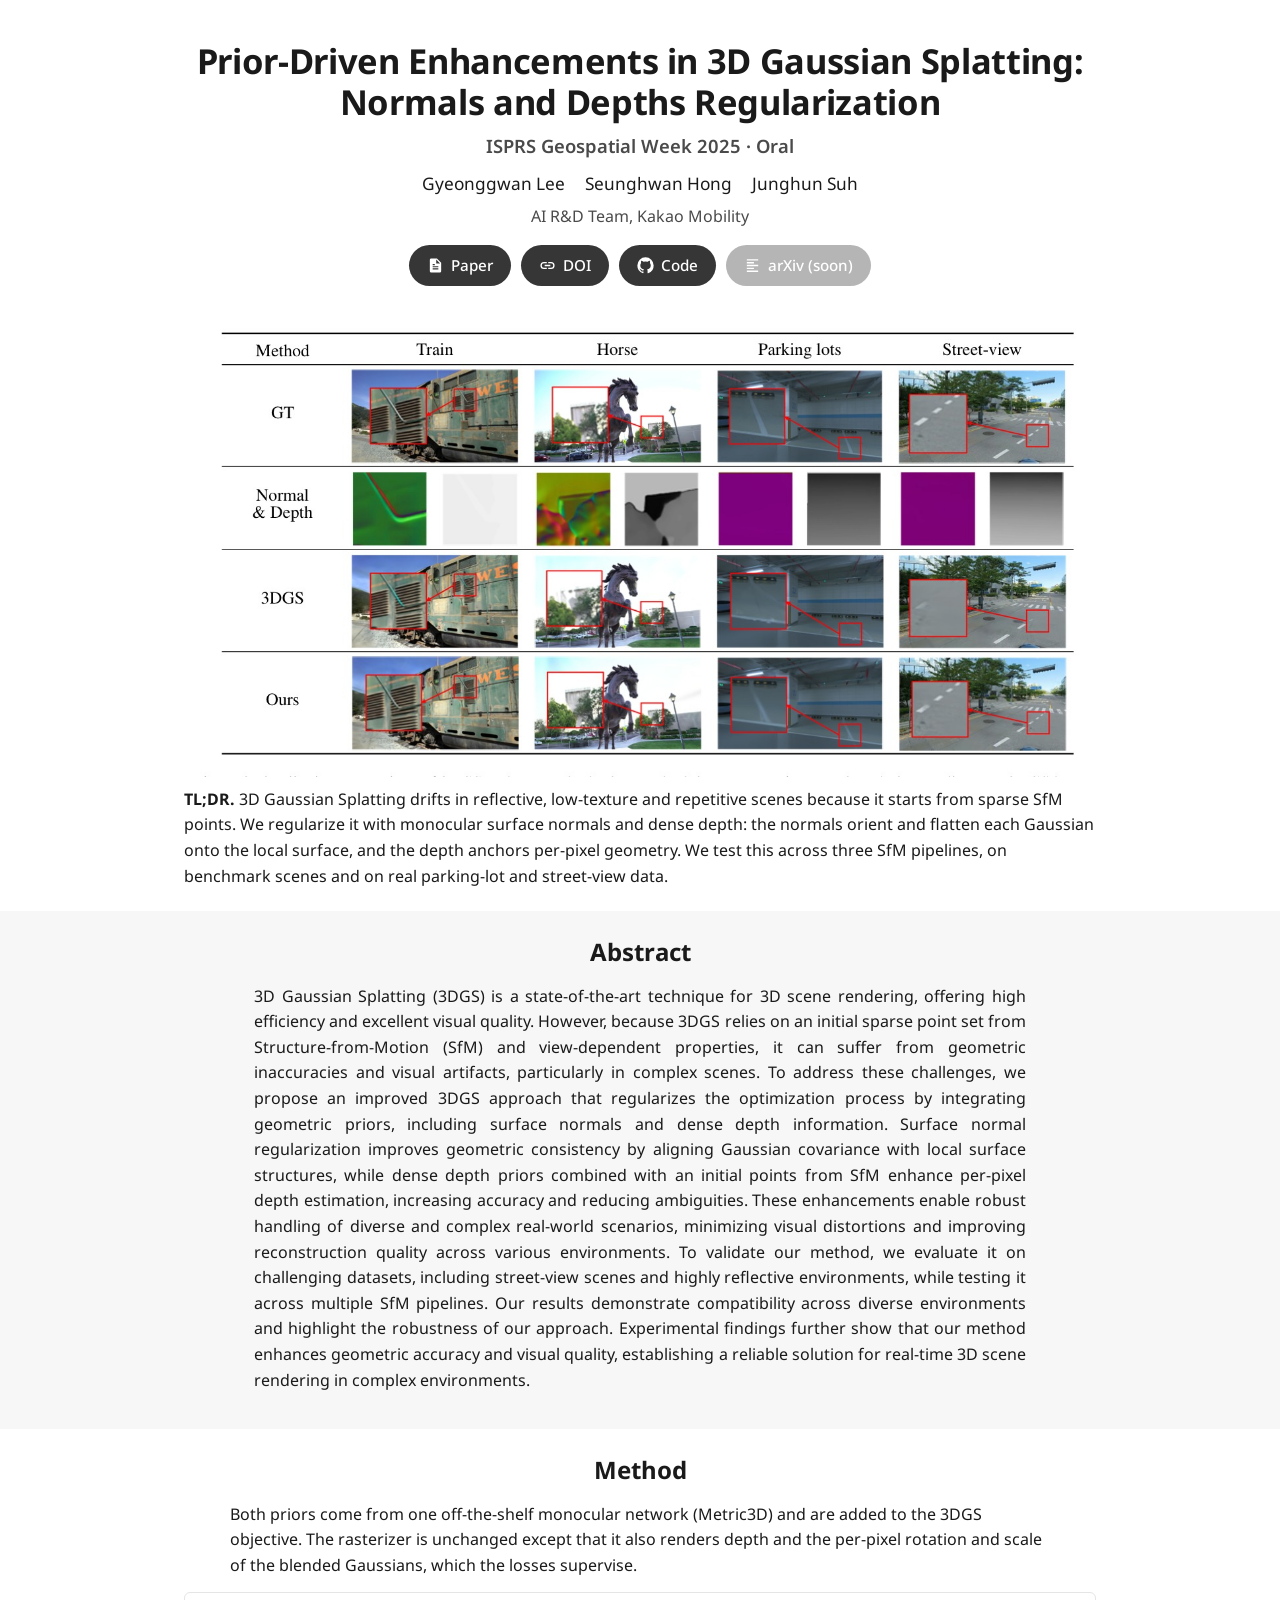
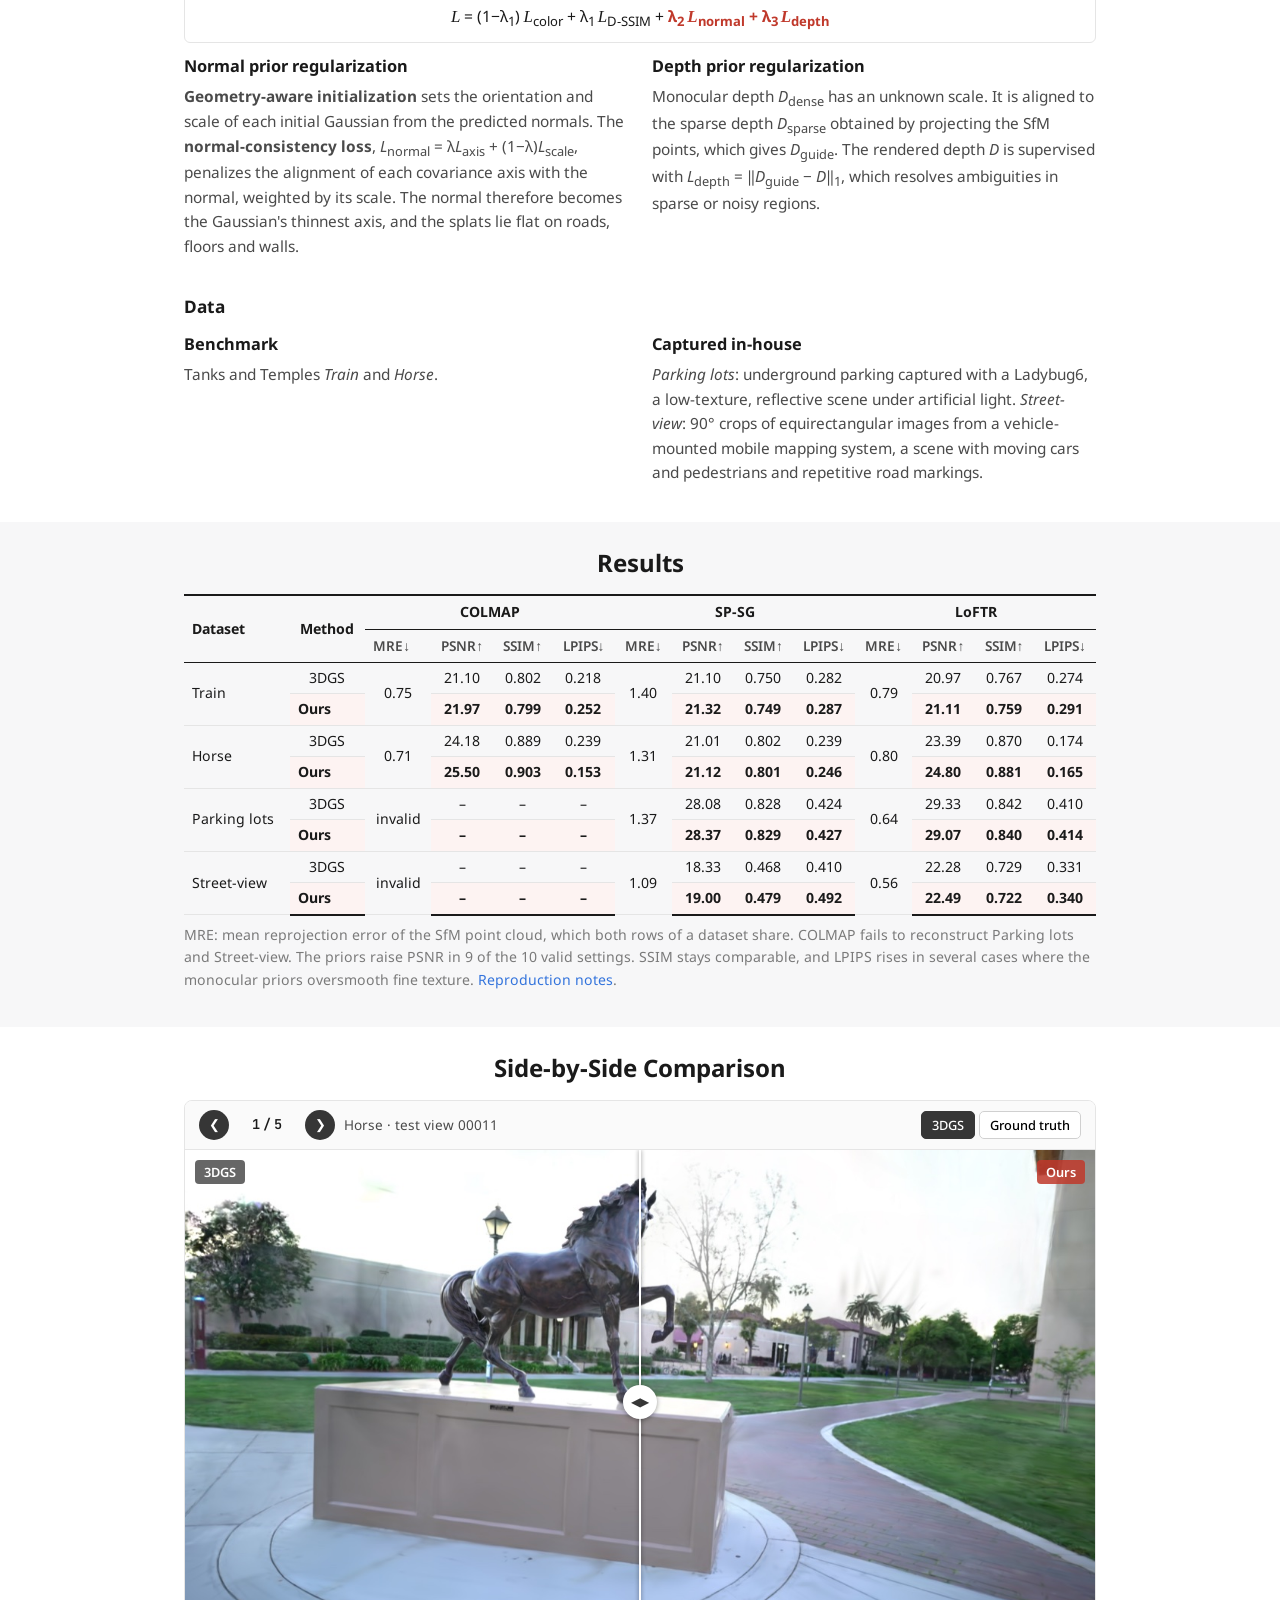
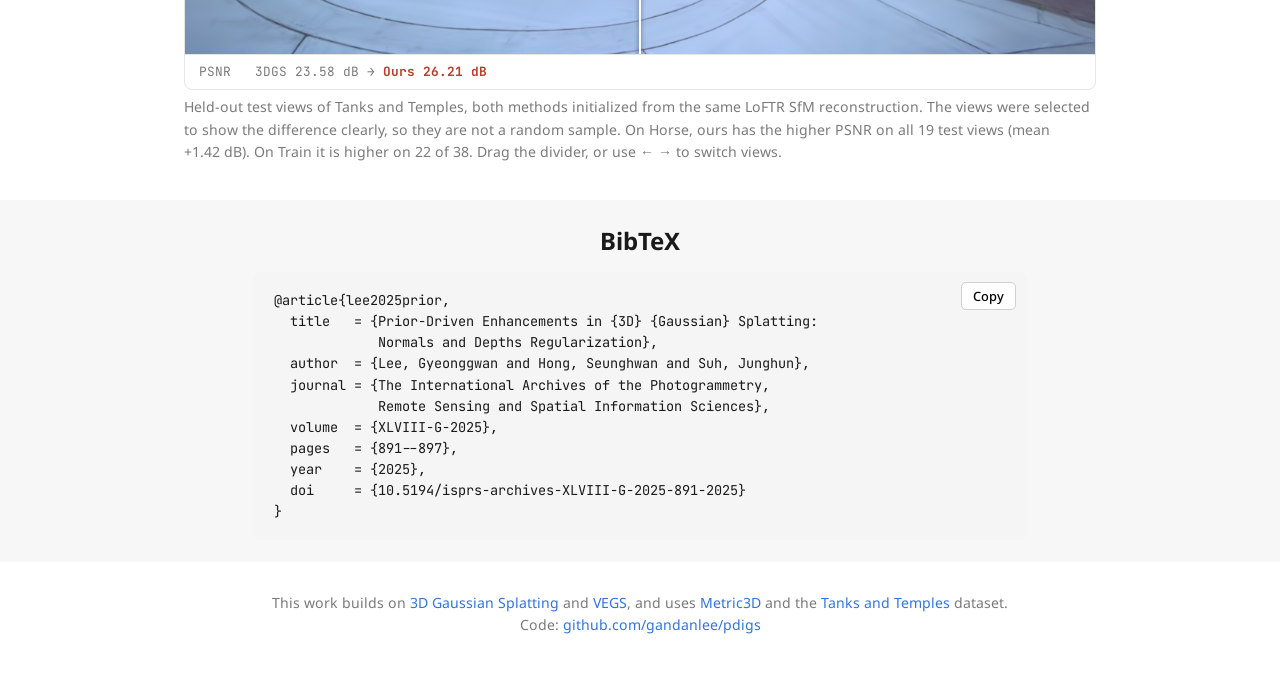
==== docs/index.html @ 4367f8fc "Project page, served by GitHub Pages from docs/ Co-Authored-By: Claude Opus 5.5 <noreply@anthropic.c" ====
<!DOCTYPE html>
<html lang="en">
<head>
  <meta charset="UTF-8">
  <meta name="viewport" content="width=device-width, initial-scale=1.0">
  <meta name="description" content="Prior-Driven Enhancements in 3D Gaussian Splatting: Normals and Depths Regularization. ISPRS Geospatial Week 2025.">
  <meta name="keywords" content="3D Gaussian Splatting, normal prior, depth prior, structure from motion, neural rendering, ISPRS 2025">
  <meta property="og:title" content="Prior-Driven Enhancements in 3D Gaussian Splatting: Normals and Depths Regularization">
  <meta property="og:description" content="ISPRS Geospatial Week 2025 (Oral)">
  <meta property="og:image" content="https://gandanlee.github.io/pdigs/static/images/qualitative.jpg">
  <meta property="og:url" content="https://gandanlee.github.io/pdigs/">
  <meta name="twitter:card" content="summary_large_image">
  <title>Prior-Driven Enhancements in 3D Gaussian Splatting</title>

  <link rel="preconnect" href="https://fonts.googleapis.com">
  <link rel="preconnect" href="https://fonts.gstatic.com" crossorigin>
  <link href="https://fonts.googleapis.com/css2?family=Google+Sans:wght@400;500;700&family=Noto+Sans:wght@400;500;600;700&family=JetBrains+Mono:wght@400;600&display=swap" rel="stylesheet">
  <link rel="stylesheet" href="static/css/page.css">
  <link rel="icon" href="data:image/svg+xml,%3Csvg xmlns='http://www.w3.org/2000/svg' viewBox='0 0 100 100'%3E%3Cellipse cx='50' cy='50' rx='40' ry='18' transform='rotate(-30 50 50)' fill='none' stroke='%23363636' stroke-width='7'/%3E%3Cline x1='50' y1='50' x2='70' y2='16' stroke='%23c0392b' stroke-width='7' stroke-linecap='round'/%3E%3C/svg%3E">
</head>

<body>

<header class="hero">
  <div class="container">
    <h1 class="title">Prior-Driven Enhancements in 3D Gaussian Splatting:<br>Normals and Depths Regularization</h1>
    <p class="venue">ISPRS Geospatial Week 2025 &middot; Oral</p>
    <p class="authors">
      <span>Gyeonggwan Lee</span>
      <span>Seunghwan Hong</span>
      <span>Junghun Suh</span>
    </p>
    <p class="affils"><span>AI R&amp;D Team, Kakao Mobility</span></p>

    <div class="buttons">
      <a class="button" href="static/paper/PDIGS_ISPRS2025.pdf">
        <svg viewBox="0 0 24 24"><path d="M14 2H6a2 2 0 0 0-2 2v16a2 2 0 0 0 2 2h12a2 2 0 0 0 2-2V8zm-1 7V3.5L18.5 9zM8 13h8v1.5H8zm0 3h8v1.5H8zm0-6h3v1.5H8z"/></svg>Paper</a>
      <a class="button" href="https://doi.org/10.5194/isprs-archives-XLVIII-G-2025-891-2025">
        <svg viewBox="0 0 24 24"><path d="M3.9 12a3.1 3.1 0 0 1 3.1-3.1h4V7H7a5 5 0 0 0 0 10h4v-1.9H7A3.1 3.1 0 0 1 3.9 12zM8 13h8v-2H8zm9-6h-4v1.9h4a3.1 3.1 0 0 1 0 6.2h-4V17h4a5 5 0 0 0 0-10z"/></svg>DOI</a>
      <a class="button" href="https://github.com/gandanlee/pdigs">
        <svg viewBox="0 0 24 24"><path d="M12 .5A11.5 11.5 0 0 0 .5 12a11.5 11.5 0 0 0 7.86 10.92c.58.1.79-.25.79-.56v-2c-3.2.7-3.87-1.37-3.87-1.37-.53-1.33-1.28-1.69-1.28-1.69-1.05-.72.08-.7.08-.7 1.16.08 1.77 1.19 1.77 1.19 1.03 1.77 2.7 1.26 3.36.96.1-.75.4-1.26.73-1.55-2.55-.29-5.24-1.28-5.24-5.68 0-1.26.45-2.28 1.19-3.09-.12-.29-.52-1.46.11-3.04 0 0 .97-.31 3.17 1.18a11 11 0 0 1 5.77 0c2.2-1.49 3.17-1.18 3.17-1.18.63 1.58.23 2.75.11 3.04.74.81 1.19 1.83 1.19 3.09 0 4.41-2.69 5.38-5.26 5.67.41.36.78 1.06.78 2.14v3.17c0 .31.21.67.8.56A11.5 11.5 0 0 0 23.5 12 11.5 11.5 0 0 0 12 .5z"/></svg>Code</a>
      <span class="button disabled">
        <svg viewBox="0 0 24 24"><path d="M4 3h16v2H4zm0 4h10v2H4zm0 4h16v2H4zm0 4h10v2H4zm0 4h16v2H4z"/></svg>arXiv (soon)</span>
    </div>
  </div>
</header>

<section class="teaser">
  <div class="container">
    <figure>
      <img src="static/images/qualitative.jpg" alt="Qualitative comparison of 3DGS and ours on Train, Horse, Parking lots and Street-view">
      <figcaption><b>TL;DR.</b> 3D Gaussian Splatting drifts in reflective, low-texture and repetitive scenes because
        it starts from sparse SfM points. We regularize it with monocular surface normals and dense depth: the normals
        orient and flatten each Gaussian onto the local surface, and the depth anchors per-pixel geometry. We test
        this across three SfM pipelines, on benchmark scenes and on real parking-lot and street-view data.</figcaption>
    </figure>
  </div>
</section>

<section class="alt">
  <div class="container narrow abstract">
    <h2>Abstract</h2>
    <p>3D Gaussian Splatting (3DGS) is a state-of-the-art technique for 3D scene rendering, offering high efficiency
      and excellent visual quality. However, because 3DGS relies on an initial sparse point set from
      Structure-from-Motion (SfM) and view-dependent properties, it can suffer from geometric inaccuracies and visual
      artifacts, particularly in complex scenes. To address these challenges, we propose an improved 3DGS approach
      that regularizes the optimization process by integrating geometric priors, including surface normals and dense
      depth information. Surface normal regularization improves geometric consistency by aligning Gaussian covariance
      with local surface structures, while dense depth priors combined with an initial points from SfM enhance
      per-pixel depth estimation, increasing accuracy and reducing ambiguities. These enhancements enable robust
      handling of diverse and complex real-world scenarios, minimizing visual distortions and improving
      reconstruction quality across various environments. To validate our method, we evaluate it on challenging
      datasets, including street-view scenes and highly reflective environments, while testing it across multiple
      SfM pipelines. Our results demonstrate compatibility across diverse environments and highlight the robustness
      of our approach. Experimental findings further show that our method enhances geometric accuracy and visual
      quality, establishing a reliable solution for real-time 3D scene rendering in complex environments.</p>
  </div>
</section>

<section>
  <div class="container">
    <h2>Method</h2>
    <div class="narrow" style="margin:0 auto">
      <p>Both priors come from one off-the-shelf monocular network (Metric3D) and are added to the 3DGS
        objective. The rasterizer is unchanged except that it also renders depth and the per-pixel rotation and
        scale of the blended Gaussians, which the losses supervise.</p>
    </div>
    <div class="eq"><i>L</i> = (1&minus;&lambda;<sub>1</sub>)&thinsp;<i>L</i><sub>color</sub> + &lambda;<sub>1</sub>&thinsp;<i>L</i><sub>D-SSIM</sub> + <b>&lambda;<sub>2</sub>&thinsp;<i>L</i><sub>normal</sub> + &lambda;<sub>3</sub>&thinsp;<i>L</i><sub>depth</sub></b></div>

    <div class="two-col">
      <div>
        <h4>Normal prior regularization</h4>
        <p><b>Geometry-aware initialization</b> sets the orientation and scale of each initial Gaussian from the
          predicted normals. The <b>normal-consistency loss</b>, <i>L</i><sub>normal</sub> =
          &lambda;<i>L</i><sub>axis</sub> + (1&minus;&lambda;)<i>L</i><sub>scale</sub>, penalizes the alignment of
          each covariance axis with the normal, weighted by its scale. The normal therefore becomes the Gaussian's
          thinnest axis, and the splats lie flat on roads, floors and walls.</p>
      </div>
      <div>
        <h4>Depth prior regularization</h4>
        <p>Monocular depth <i>D</i><sub>dense</sub> has an unknown scale. It is aligned to the sparse depth
          <i>D</i><sub>sparse</sub> obtained by projecting the SfM points, which gives <i>D</i><sub>guide</sub>. The
          rendered depth <i>D</i> is supervised with <i>L</i><sub>depth</sub> =
          &Vert;<i>D</i><sub>guide</sub> &minus; <i>D</i>&Vert;<sub>1</sub>, which resolves ambiguities in sparse
          or noisy regions.</p>
      </div>
    </div>

    <h3>Data</h3>
    <div class="two-col">
      <div>
        <h4>Benchmark</h4>
        <p>Tanks and Temples <i>Train</i> and <i>Horse</i>.</p>
      </div>
      <div>
        <h4>Captured in-house</h4>
        <p><i>Parking lots</i>: underground parking captured with a Ladybug6, a low-texture, reflective scene under
          artificial light. <i>Street-view</i>: 90&deg; crops of equirectangular images from a vehicle-mounted mobile
          mapping system, a scene with moving cars and pedestrians and repetitive road markings.</p>
      </div>
    </div>
  </div>
</section>

<section class="alt">
  <div class="container">
    <h2>Results</h2>
    <div class="table-wrap">
      <table>
        <thead>
          <tr><th rowspan="2">Dataset</th><th rowspan="2">Method</th><th colspan="4">COLMAP</th><th colspan="4">SP-SG</th><th colspan="4">LoFTR</th></tr>
          <tr><th>MRE&darr;</th><th>PSNR&uarr;</th><th>SSIM&uarr;</th><th>LPIPS&darr;</th><th>MRE&darr;</th><th>PSNR&uarr;</th><th>SSIM&uarr;</th><th>LPIPS&darr;</th><th>MRE&darr;</th><th>PSNR&uarr;</th><th>SSIM&uarr;</th><th>LPIPS&darr;</th></tr>
        </thead>
        <tbody>
          <tr><td rowspan="2">Train</td><td>3DGS</td><td rowspan="2">0.75</td><td>21.10</td><td>0.802</td><td>0.218</td><td rowspan="2">1.40</td><td>21.10</td><td>0.750</td><td>0.282</td><td rowspan="2">0.79</td><td>20.97</td><td>0.767</td><td>0.274</td></tr>
          <tr class="ours"><td>Ours</td><td>21.97</td><td>0.799</td><td>0.252</td><td>21.32</td><td>0.749</td><td>0.287</td><td>21.11</td><td>0.759</td><td>0.291</td></tr>
          <tr><td rowspan="2">Horse</td><td>3DGS</td><td rowspan="2">0.71</td><td>24.18</td><td>0.889</td><td>0.239</td><td rowspan="2">1.31</td><td>21.01</td><td>0.802</td><td>0.239</td><td rowspan="2">0.80</td><td>23.39</td><td>0.870</td><td>0.174</td></tr>
          <tr class="ours"><td>Ours</td><td>25.50</td><td>0.903</td><td>0.153</td><td>21.12</td><td>0.801</td><td>0.246</td><td>24.80</td><td>0.881</td><td>0.165</td></tr>
          <tr><td rowspan="2">Parking lots</td><td>3DGS</td><td rowspan="2">invalid</td><td>&ndash;</td><td>&ndash;</td><td>&ndash;</td><td rowspan="2">1.37</td><td>28.08</td><td>0.828</td><td>0.424</td><td rowspan="2">0.64</td><td>29.33</td><td>0.842</td><td>0.410</td></tr>
          <tr class="ours"><td>Ours</td><td>&ndash;</td><td>&ndash;</td><td>&ndash;</td><td>28.37</td><td>0.829</td><td>0.427</td><td>29.07</td><td>0.840</td><td>0.414</td></tr>
          <tr><td rowspan="2">Street-view</td><td>3DGS</td><td rowspan="2">invalid</td><td>&ndash;</td><td>&ndash;</td><td>&ndash;</td><td rowspan="2">1.09</td><td>18.33</td><td>0.468</td><td>0.410</td><td rowspan="2">0.56</td><td>22.28</td><td>0.729</td><td>0.331</td></tr>
          <tr class="ours"><td>Ours</td><td>&ndash;</td><td>&ndash;</td><td>&ndash;</td><td>19.00</td><td>0.479</td><td>0.492</td><td>22.49</td><td>0.722</td><td>0.340</td></tr>
        </tbody>
      </table>
    </div>
    <p class="note">MRE: mean reprojection error of the SfM point cloud, which both rows of a dataset share. COLMAP fails to reconstruct
      Parking lots and Street-view. The priors raise PSNR in 9 of the 10 valid settings. SSIM stays comparable, and LPIPS
      rises in several cases where the monocular priors oversmooth fine texture.
      <a href="https://github.com/gandanlee/pdigs/blob/main/docs/REPRODUCE.md">Reproduction notes</a>.</p>
  </div>
</section>

<section id="gallery">
  <div class="container">
    <h2>Side-by-Side Comparison</h2>
    <div class="cmp-wrap">
      <div class="cmp-bar">
        <button class="cmp-nav" id="cmpPrev" type="button" aria-label="Previous view">&#10094;</button>
        <span class="cmp-counter" id="cmpCounter">&ndash;&thinsp;/&thinsp;&ndash;</span>
        <button class="cmp-nav" id="cmpNext" type="button" aria-label="Next view">&#10095;</button>
        <span class="cmp-scene" id="cmpScene"></span>
        <div class="cmp-left" role="group" aria-label="Left image">
          <button type="button" data-left="3dgs" class="on">3DGS</button>
          <button type="button" data-left="gt">Ground truth</button>
        </div>
      </div>
      <div class="cmp" id="cmp">
        <img id="cmpBottom" alt="">
        <img id="cmpTop" class="cmp-top" alt="">
        <div class="cmp-line"></div>
        <div class="cmp-knob">&#9664;&#9654;</div>
        <span class="cmp-tag l" id="cmpTagL">3DGS</span>
        <span class="cmp-tag r">Ours</span>
      </div>
      <div class="cmp-psnr" id="cmpPsnr">&nbsp;</div>
    </div>
    <p class="note">Held-out test views of Tanks and Temples, both methods initialized from the same LoFTR SfM
      reconstruction. The views were selected to show the difference clearly, so they are not a random sample. On
      Horse, ours has the higher PSNR on all 19 test views (mean +1.42&nbsp;dB). On Train it is higher on 22 of 38. Drag
      the divider, or use &larr; &rarr; to switch views.</p>
  </div>
</section>

<section class="alt" id="bibtex">
  <div class="container narrow">
    <h2>BibTeX</h2>
    <div class="bibtex">
      <button class="copy-btn" id="copyBib" type="button">Copy</button>
<pre id="bibText">@article{lee2025prior,
  title   = {Prior-Driven Enhancements in {3D} {Gaussian} Splatting:
             Normals and Depths Regularization},
  author  = {Lee, Gyeonggwan and Hong, Seunghwan and Suh, Junghun},
  journal = {The International Archives of the Photogrammetry,
             Remote Sensing and Spatial Information Sciences},
  volume  = {XLVIII-G-2025},
  pages   = {891--897},
  year    = {2025},
  doi     = {10.5194/isprs-archives-XLVIII-G-2025-891-2025}
}</pre>
    </div>
  </div>
</section>

<footer>
  <div class="container">
    <p>This work builds on <a href="https://github.com/graphdeco-inria/gaussian-splatting">3D Gaussian Splatting</a> and
      <a href="https://github.com/deepshwang/vegs">VEGS</a>, and uses <a href="https://github.com/YvanYin/Metric3D">Metric3D</a>
      and the <a href="https://www.tanksandtemples.org/">Tanks and Temples</a> dataset.<br>
      Code: <a href="https://github.com/gandanlee/pdigs">github.com/gandanlee/pdigs</a></p>
  </div>
</footer>

<div class="lightbox" id="lightbox"><img src="" alt=""></div>

<script>
  (function () {
    var btn = document.getElementById('copyBib');
    btn.addEventListener('click', function () {
      var t = document.getElementById('bibText').textContent;
      (navigator.clipboard ? navigator.clipboard.writeText(t) : Promise.reject()).then(function () {
        btn.textContent = 'Copied'; setTimeout(function () { btn.textContent = 'Copy'; }, 1500);
      }).catch(function () {});
    });
    var lb = document.getElementById('lightbox'), lbImg = lb.querySelector('img');
    document.querySelectorAll('figure img').forEach(function (im) {
      im.addEventListener('click', function () { lbImg.src = im.src; lb.classList.add('open'); });
    });
    lb.addEventListener('click', function () { lb.classList.remove('open'); });
    document.addEventListener('keydown', function (e) { if (e.key === 'Escape') lb.classList.remove('open'); });

    // Comparison slider. PSNR per view from the models' per_view.json (LoFTR SfM).
    var views = [
      { scene: 'Horse', id: '00011', base: 23.58, ours: 26.21 },
      { scene: 'Horse', id: '00004', base: 24.72, ours: 27.10 },
      { scene: 'Horse', id: '00010', base: 22.05, ours: 24.42 },
      { scene: 'Train', id: '00017', base: 19.42, ours: 21.99 },
      { scene: 'Train', id: '00010', base: 20.63, ours: 22.73 }
    ];
    var i = 0, left = '3dgs';
    var cmp = document.getElementById('cmp'), top = document.getElementById('cmpTop'), bottom = document.getElementById('cmpBottom');
    function src(v, k) { return 'static/gallery/' + v.scene + '_' + v.id + '_' + k + '.jpg'; }
    function show() {
      var v = views[i];
      top.src = src(v, left); bottom.src = src(v, 'ours');
      top.alt = (left === 'gt' ? 'Ground truth' : '3DGS') + ', ' + v.scene + ' view ' + v.id;
      bottom.alt = 'Ours, ' + v.scene + ' view ' + v.id;
      document.getElementById('cmpTagL').textContent = left === 'gt' ? 'Ground truth' : '3DGS';
      document.getElementById('cmpCounter').textContent = (i + 1) + ' / ' + views.length;
      document.getElementById('cmpScene').textContent = v.scene + ' · test view ' + v.id;
      document.getElementById('cmpPsnr').innerHTML = 'PSNR &nbsp; 3DGS ' + v.base.toFixed(2) + ' dB &rarr; <b>Ours ' + v.ours.toFixed(2) + ' dB</b>';
      views.forEach(function (w) { ['gt', '3dgs', 'ours'].forEach(function (k) { new Image().src = src(w, k); }); });
    }
    function step(d) { i = (i + d + views.length) % views.length; show(); }
    document.getElementById('cmpPrev').addEventListener('click', function () { step(-1); });
    document.getElementById('cmpNext').addEventListener('click', function () { step(1); });
    document.addEventListener('keydown', function (e) {
      if (e.key === 'ArrowLeft') step(-1);
      if (e.key === 'ArrowRight') step(1);
    });
    document.querySelectorAll('.cmp-left button').forEach(function (b) {
      b.addEventListener('click', function () {
        left = b.dataset.left;
        document.querySelectorAll('.cmp-left button').forEach(function (o) { o.classList.toggle('on', o === b); });
        show();
      });
    });
    function drag(e) {
      var r = cmp.getBoundingClientRect();
      var x = Math.min(Math.max((e.clientX - r.left) / r.width, 0), 1);
      cmp.style.setProperty('--x', (x * 100) + '%');
    }
    cmp.addEventListener('pointerdown', function (e) { cmp.setPointerCapture(e.pointerId); drag(e); });
    cmp.addEventListener('pointermove', function (e) { if (e.buttons) drag(e); });
    show();
  })();
</script>
</body>
</html>
---- docs/static/css/page.css ----
/* Prior-driven 3DGS project page — conventional academic layout */
:root {
  --ink: #1a1a1a;
  --ink-soft: #4a4a4a;
  --ink-faint: #7a7a7a;
  --line: #e5e5e5;
  --bg-alt: #f7f7f8;
  --link: #3273dc;
  --ours: #c0392b;
  --max: 960px;
}

* { box-sizing: border-box; }
html { scroll-behavior: smooth; }
body {
  margin: 0;
  font-family: "Noto Sans", -apple-system, BlinkMacSystemFont, "Segoe UI", Roboto, Helvetica, Arial, sans-serif;
  font-size: 16px;
  line-height: 1.6;
  color: var(--ink);
  background: #fff;
  -webkit-font-smoothing: antialiased;
}
a { color: var(--link); text-decoration: none; }
a:hover { text-decoration: underline; }

.container { max-width: var(--max); margin: 0 auto; padding: 0 24px; }
.narrow { max-width: 820px; }

/* ---------- header ---------- */
.hero { text-align: center; padding: 40px 0 10px; }
.title {
  font-family: "Google Sans", "Noto Sans", sans-serif;
  font-size: 2.15rem; line-height: 1.2; font-weight: 700;
  margin: 0 auto; max-width: 900px; letter-spacing: -.01em;
}
.venue {
  margin: 8px 0 0; font-size: 1.15rem; font-weight: 600; color: var(--ink-soft);
}
.authors { margin: 10px 0 0; font-size: 1.08rem; }
.authors span { white-space: nowrap; margin: 0 .45em; }
.authors sup, .affils sup { font-size: .68em; }
.affils { margin: 6px 0 0; color: var(--ink-soft); font-size: 1rem; }
.affils span { margin: 0 .6em; white-space: nowrap; }

.buttons { margin: 16px 0 0; display: flex; flex-wrap: wrap; justify-content: center; gap: 10px; }
.button {
  display: inline-flex; align-items: center; gap: 7px;
  padding: 8px 18px; border-radius: 999px;
  background: #363636; color: #fff; font-size: .95rem; font-weight: 500;
}
.button:hover { background: #1f1f1f; text-decoration: none; }
.button svg { width: 17px; height: 17px; fill: currentColor; }
.button.disabled { background: #b5b5b5; cursor: default; }

/* ---------- sections ---------- */
section { padding: 22px 0; }
section.alt { background: var(--bg-alt); }
h2 {
  font-family: "Google Sans", "Noto Sans", sans-serif;
  font-size: 1.5rem; font-weight: 700; text-align: center; margin: 0 0 12px;
}
h3 { font-size: 1.08rem; font-weight: 700; margin: 20px 0 8px; }
p { margin: 0 0 14px; }
.abstract p { text-align: justify; }

figure { margin: 0; }
figure img {
  display: block; width: 100%; height: auto; border-radius: 6px;
  cursor: zoom-in;
}
figcaption { margin-top: 10px; color: var(--ink-soft); font-size: .93rem; text-align: center; }
.teaser figcaption { text-align: left; font-size: 1rem; color: var(--ink); }
.teaser figcaption b { font-weight: 700; }

.two-col { display: grid; grid-template-columns: 1fr 1fr; gap: 24px; margin-top: 10px; }
.two-col h4 { margin: 0 0 6px; font-size: 1.02rem; }
.two-col p { font-size: .96rem; color: var(--ink-soft); }

/* ---------- tables ---------- */
.table-wrap { overflow-x: auto; margin: 6px 0 8px; }
table { width: 100%; border-collapse: collapse; font-size: .88rem; }
thead th {
  font-weight: 700; text-align: center; padding: 5px 8px;
  border-top: 2px solid var(--ink); border-bottom: 1px solid var(--ink);
}
thead tr + tr th { border-top: 0; font-weight: 600; font-size: .85rem; color: var(--ink-soft); }
tbody td { text-align: center; padding: 4px 8px; border-bottom: 1px solid var(--line); }
tbody tr:last-child td { border-bottom: 2px solid var(--ink); }
th:first-child, td:first-child { text-align: left; }
td .m { color: var(--ink-faint); font-size: .85em; }
tr.ours td { font-weight: 700; background: #fdf3f2; }
.note { font-size: .88rem; color: var(--ink-faint); margin-top: 6px; }

/* ---------- bibtex ---------- */
.bibtex { position: relative; }
.bibtex pre {
  margin: 0; padding: 18px 20px; background: #f5f5f5; border-radius: 6px;
  font-family: "JetBrains Mono", Menlo, Consolas, monospace; font-size: .85rem;
  line-height: 1.55; overflow-x: auto; white-space: pre;
}
.copy-btn {
  position: absolute; top: 10px; right: 10px;
  font: 500 .8rem "Noto Sans", sans-serif; padding: 4px 11px;
  border: 1px solid #d0d0d0; border-radius: 5px; background: #fff; cursor: pointer;
}
.copy-btn:hover { background: #eee; }

footer { padding: 30px 0 44px; text-align: center; color: var(--ink-faint); font-size: .88rem; }
/* ---------- lightbox ---------- */
.lightbox {
  position: fixed; inset: 0; z-index: 100; background: rgba(0,0,0,.88);
  display: none; align-items: center; justify-content: center; padding: 32px; cursor: zoom-out;
}
.lightbox.open { display: flex; }
.lightbox img { max-width: 100%; max-height: 100%; border-radius: 6px; background: #fff; }

@media (max-width: 760px) {
  body { font-size: 16px; }
  .title { font-size: 1.75rem; }
  .two-col { grid-template-columns: 1fr; gap: 8px; }
}

/* ---------- method cards ---------- */
.eq {
  margin: 10px 0 4px; padding: 10px 14px; background: #fff; border: 1px solid var(--line);
  border-radius: 6px; text-align: center; font-size: .98rem; overflow-x: auto;
}
.eq i { font-family: "Times New Roman", Times, serif; font-size: 1.08em; }
.eq b { color: var(--ours); }

/* ---------- comparison slider ---------- */
.cmp-wrap { border: 1px solid var(--line); border-radius: 8px; overflow: hidden; background: #fff; }
.cmp-bar {
  display: flex; align-items: center; gap: 9px; padding: 9px 14px; flex-wrap: wrap;
  border-bottom: 1px solid var(--line); background: #fafafa;
}
.cmp-nav {
  width: 30px; height: 30px; flex: none; display: flex; align-items: center; justify-content: center;
  font-size: .8rem; color: #fff; background: #363636; border: 0; border-radius: 50%; cursor: pointer;
}
.cmp-nav:hover { background: #1f1f1f; }
.cmp-counter { font-family: "JetBrains Mono", monospace; font-size: .85rem; font-weight: 600; min-width: 58px; text-align: center; }
.cmp-scene { font-size: .85rem; color: var(--ink-soft); }
.cmp-left { margin-left: auto; display: flex; gap: 4px; }
.cmp-left button {
  font: 500 .8rem "Noto Sans", sans-serif; padding: 4px 10px; cursor: pointer;
  border: 1px solid #d0d0d0; border-radius: 5px; background: #fff;
}
.cmp-left button.on { background: #363636; color: #fff; border-color: #363636; }
.cmp {
  position: relative; width: 100%; aspect-ratio: 1200 / 665; background: #1f2333;
  user-select: none; touch-action: none; cursor: ew-resize; overflow: hidden;
}
.cmp img { position: absolute; inset: 0; width: 100%; height: 100%; object-fit: cover; display: block; pointer-events: none; }
.cmp .cmp-top { clip-path: inset(0 calc(100% - var(--x, 50%)) 0 0); }
.cmp-line { position: absolute; top: 0; bottom: 0; left: var(--x, 50%); width: 2px; margin-left: -1px; background: #fff; box-shadow: 0 0 4px rgba(0,0,0,.5); }
.cmp-knob {
  position: absolute; top: 50%; left: var(--x, 50%); width: 34px; height: 34px; margin: -17px 0 0 -17px;
  border-radius: 50%; background: #fff; box-shadow: 0 1px 5px rgba(0,0,0,.4);
  display: flex; align-items: center; justify-content: center; font-size: .75rem; color: #363636;
}
.cmp-tag {
  position: absolute; top: 10px; padding: 2px 9px; border-radius: 4px;
  background: rgba(0,0,0,.6); color: #fff; font-size: .8rem; font-weight: 600;
}
.cmp-tag.l { left: 10px; }
.cmp-tag.r { right: 10px; background: rgba(192,57,43,.85); }
.cmp-psnr { padding: 7px 14px; font-family: "JetBrains Mono", monospace; font-size: .8rem; color: var(--ink-faint); border-top: 1px solid var(--line); }
.cmp-psnr b { color: var(--ours); }
@media (max-width: 760px) { .cmp-left { margin-left: 0; } }
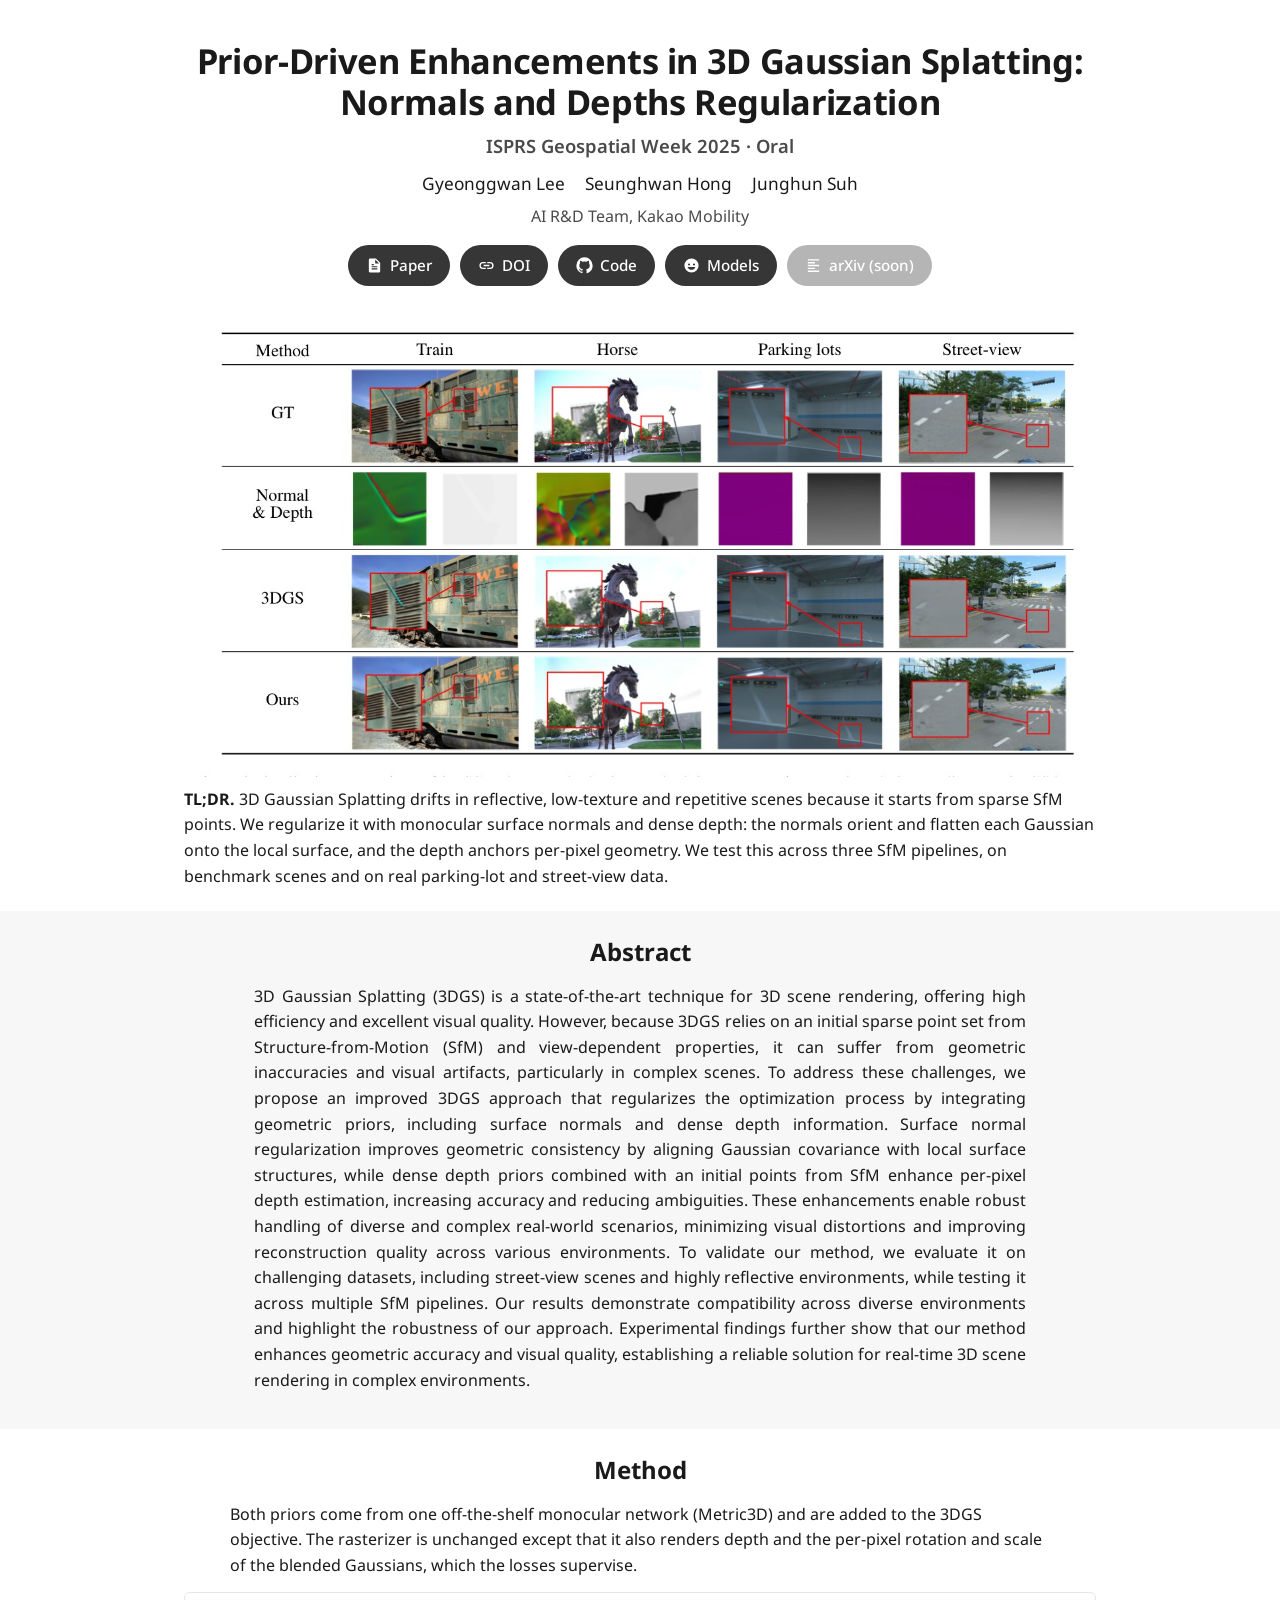
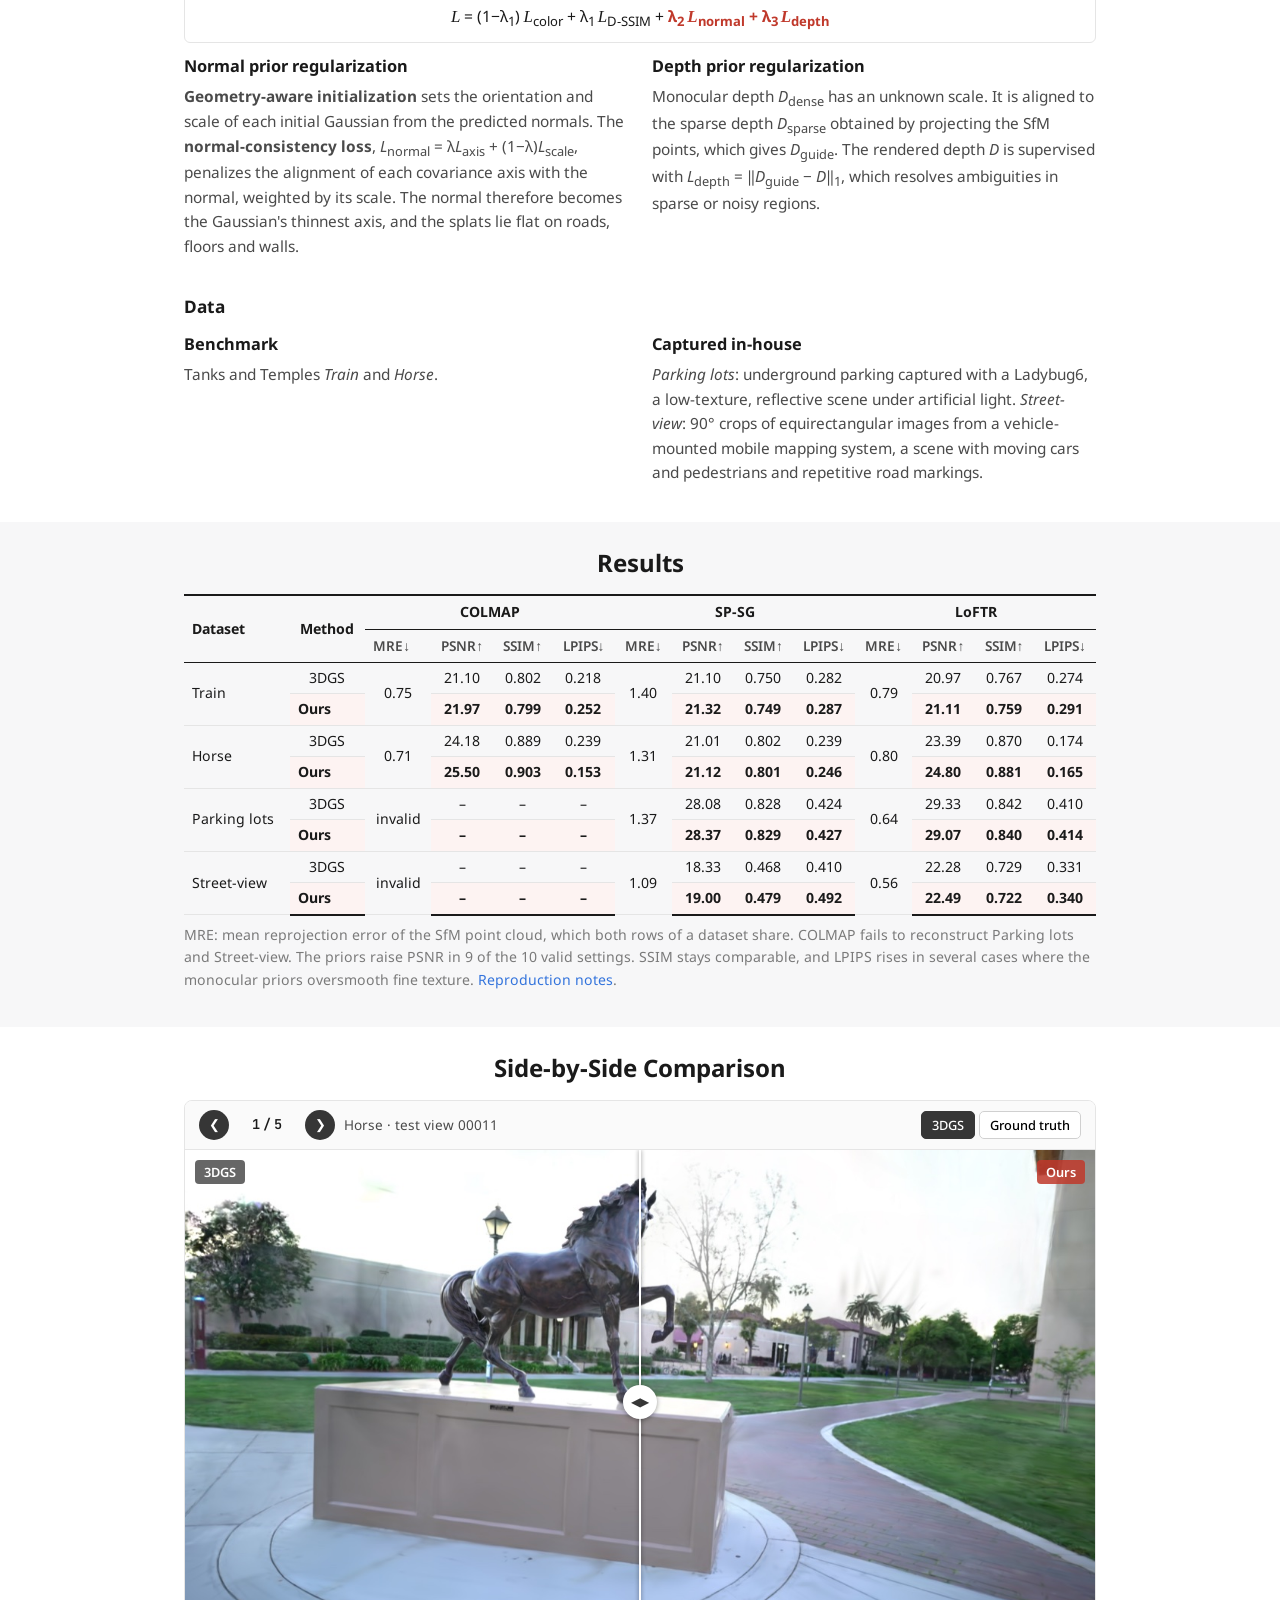
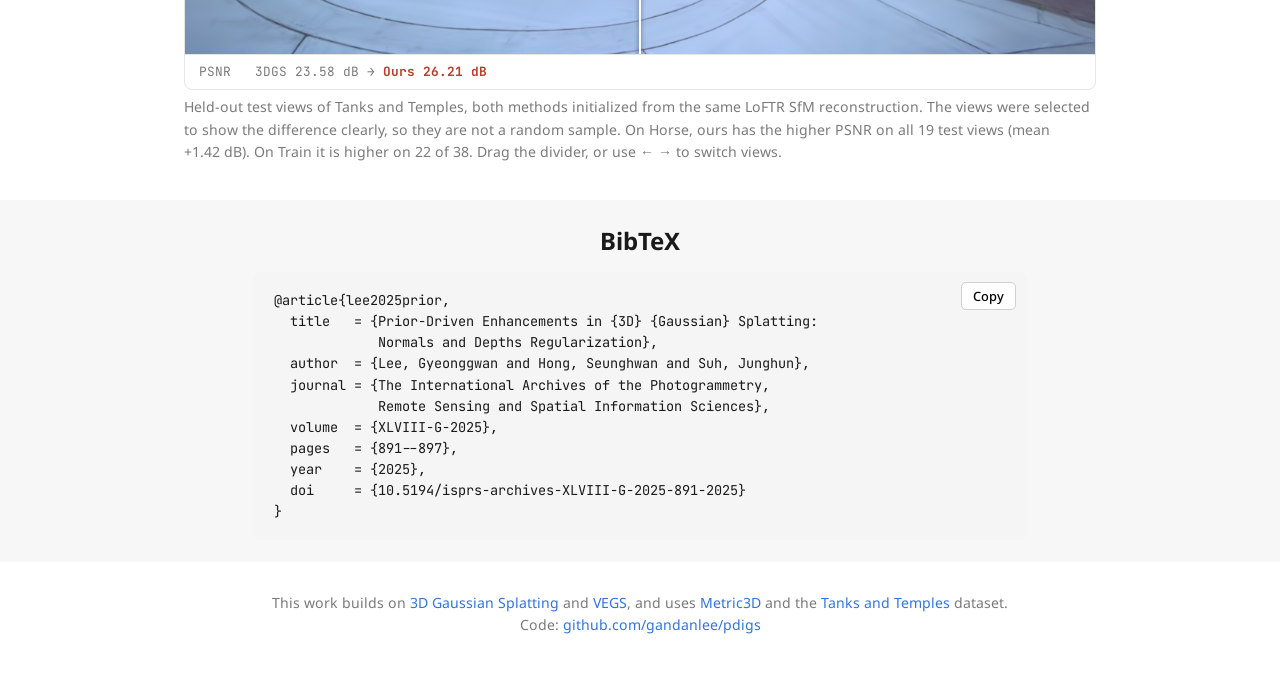
==== commit 83cd201c: "Link the Tanks and Temples models released on Hugging Face Co-Authored-By: Claude Opus 5.5 <noreply@" ====
--- a/docs/index.html
+++ b/docs/index.html
@@ -39,6 +39,8 @@
         <svg viewBox="0 0 24 24"><path d="M3.9 12a3.1 3.1 0 0 1 3.1-3.1h4V7H7a5 5 0 0 0 0 10h4v-1.9H7A3.1 3.1 0 0 1 3.9 12zM8 13h8v-2H8zm9-6h-4v1.9h4a3.1 3.1 0 0 1 0 6.2h-4V17h4a5 5 0 0 0 0-10z"/></svg>DOI</a>
       <a class="button" href="https://github.com/gandanlee/pdigs">
         <svg viewBox="0 0 24 24"><path d="M12 .5A11.5 11.5 0 0 0 .5 12a11.5 11.5 0 0 0 7.86 10.92c.58.1.79-.25.79-.56v-2c-3.2.7-3.87-1.37-3.87-1.37-.53-1.33-1.28-1.69-1.28-1.69-1.05-.72.08-.7.08-.7 1.16.08 1.77 1.19 1.77 1.19 1.03 1.77 2.7 1.26 3.36.96.1-.75.4-1.26.73-1.55-2.55-.29-5.24-1.28-5.24-5.68 0-1.26.45-2.28 1.19-3.09-.12-.29-.52-1.46.11-3.04 0 0 .97-.31 3.17 1.18a11 11 0 0 1 5.77 0c2.2-1.49 3.17-1.18 3.17-1.18.63 1.58.23 2.75.11 3.04.74.81 1.19 1.83 1.19 3.09 0 4.41-2.69 5.38-5.26 5.67.41.36.78 1.06.78 2.14v3.17c0 .31.21.67.8.56A11.5 11.5 0 0 0 23.5 12 11.5 11.5 0 0 0 12 .5z"/></svg>Code</a>
+      <a class="button" href="https://huggingface.co/gandan-lee/pdigs">
+        <svg viewBox="0 0 24 24"><path d="M12 2a10 10 0 1 0 0 20 10 10 0 0 0 0-20zm-3.5 7a1.5 1.5 0 1 1 0 3 1.5 1.5 0 0 1 0-3zm7 0a1.5 1.5 0 1 1 0 3 1.5 1.5 0 0 1 0-3zM12 18c-2.6 0-4.8-1.6-5.6-4h11.2c-.8 2.4-3 4-5.6 4z"/></svg>Models</a>
       <span class="button disabled">
         <svg viewBox="0 0 24 24"><path d="M4 3h16v2H4zm0 4h10v2H4zm0 4h16v2H4zm0 4h10v2H4zm0 4h16v2H4z"/></svg>arXiv (soon)</span>
     </div>
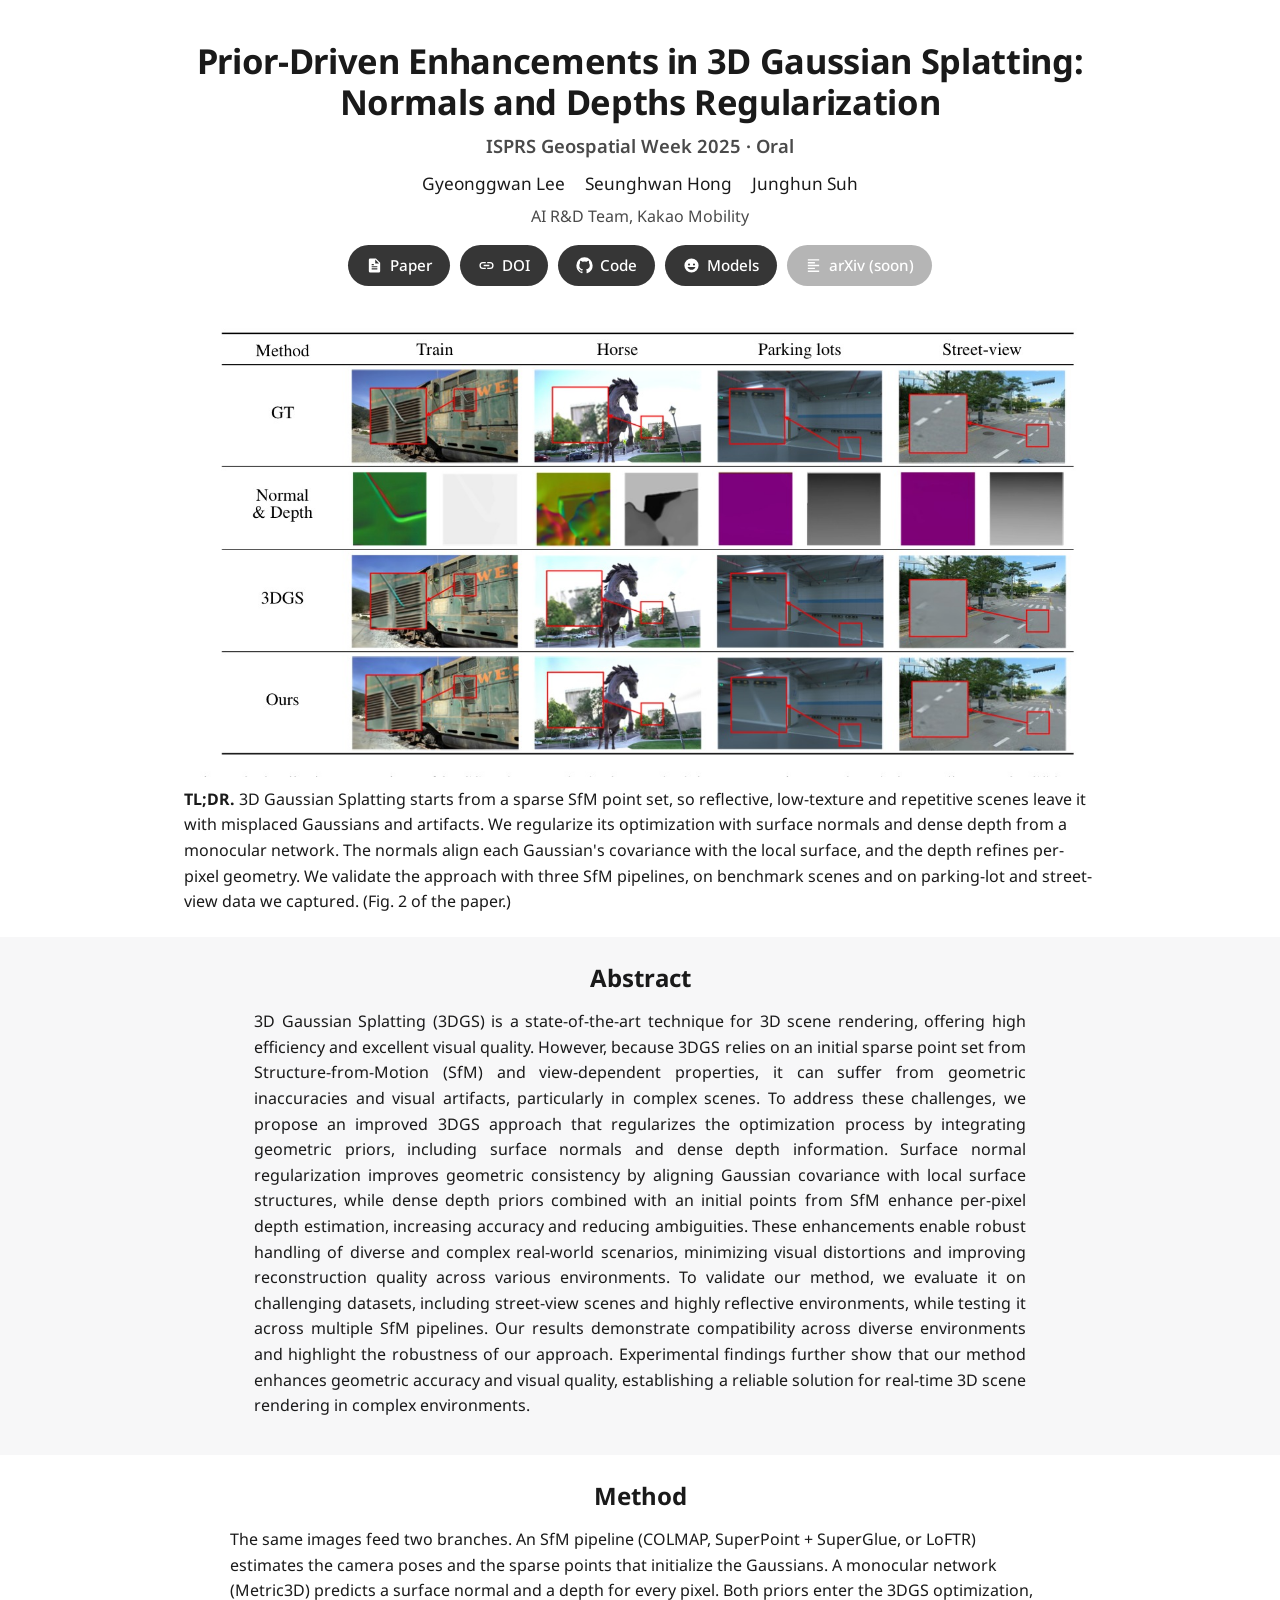
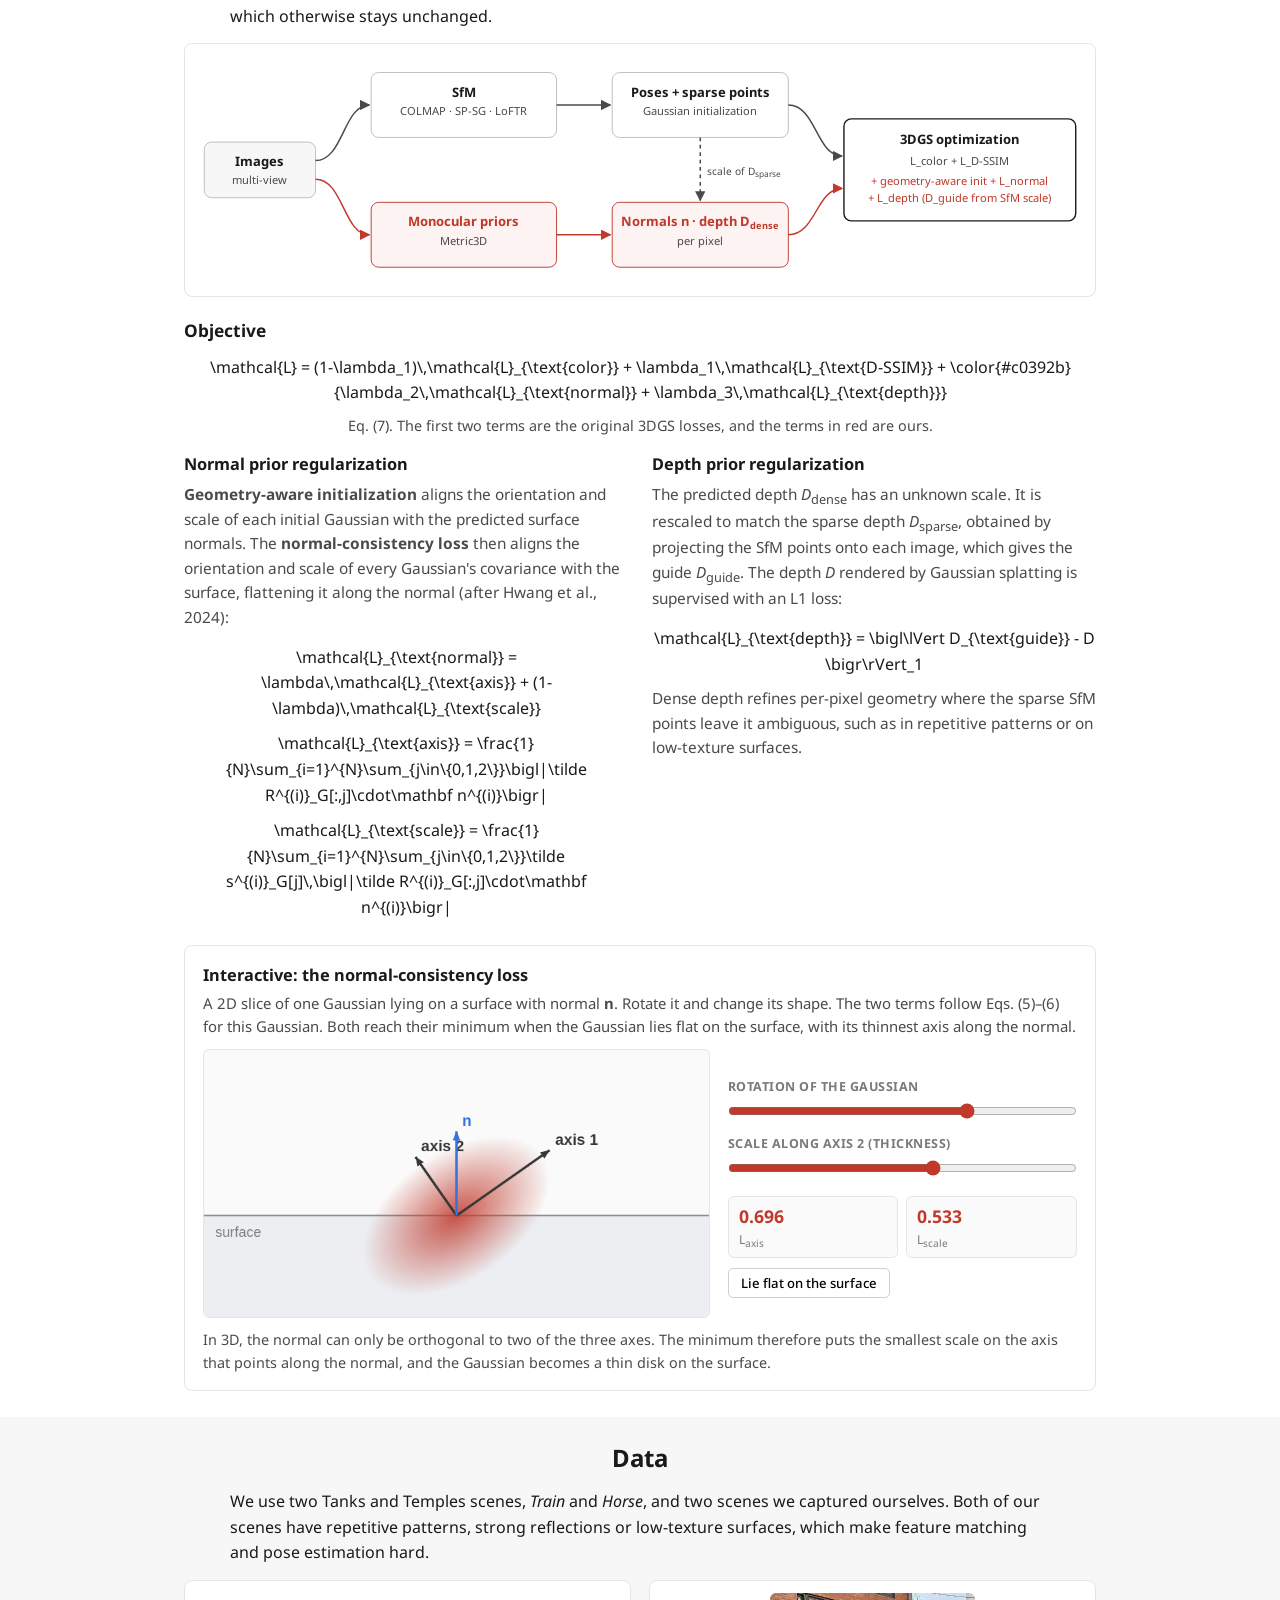
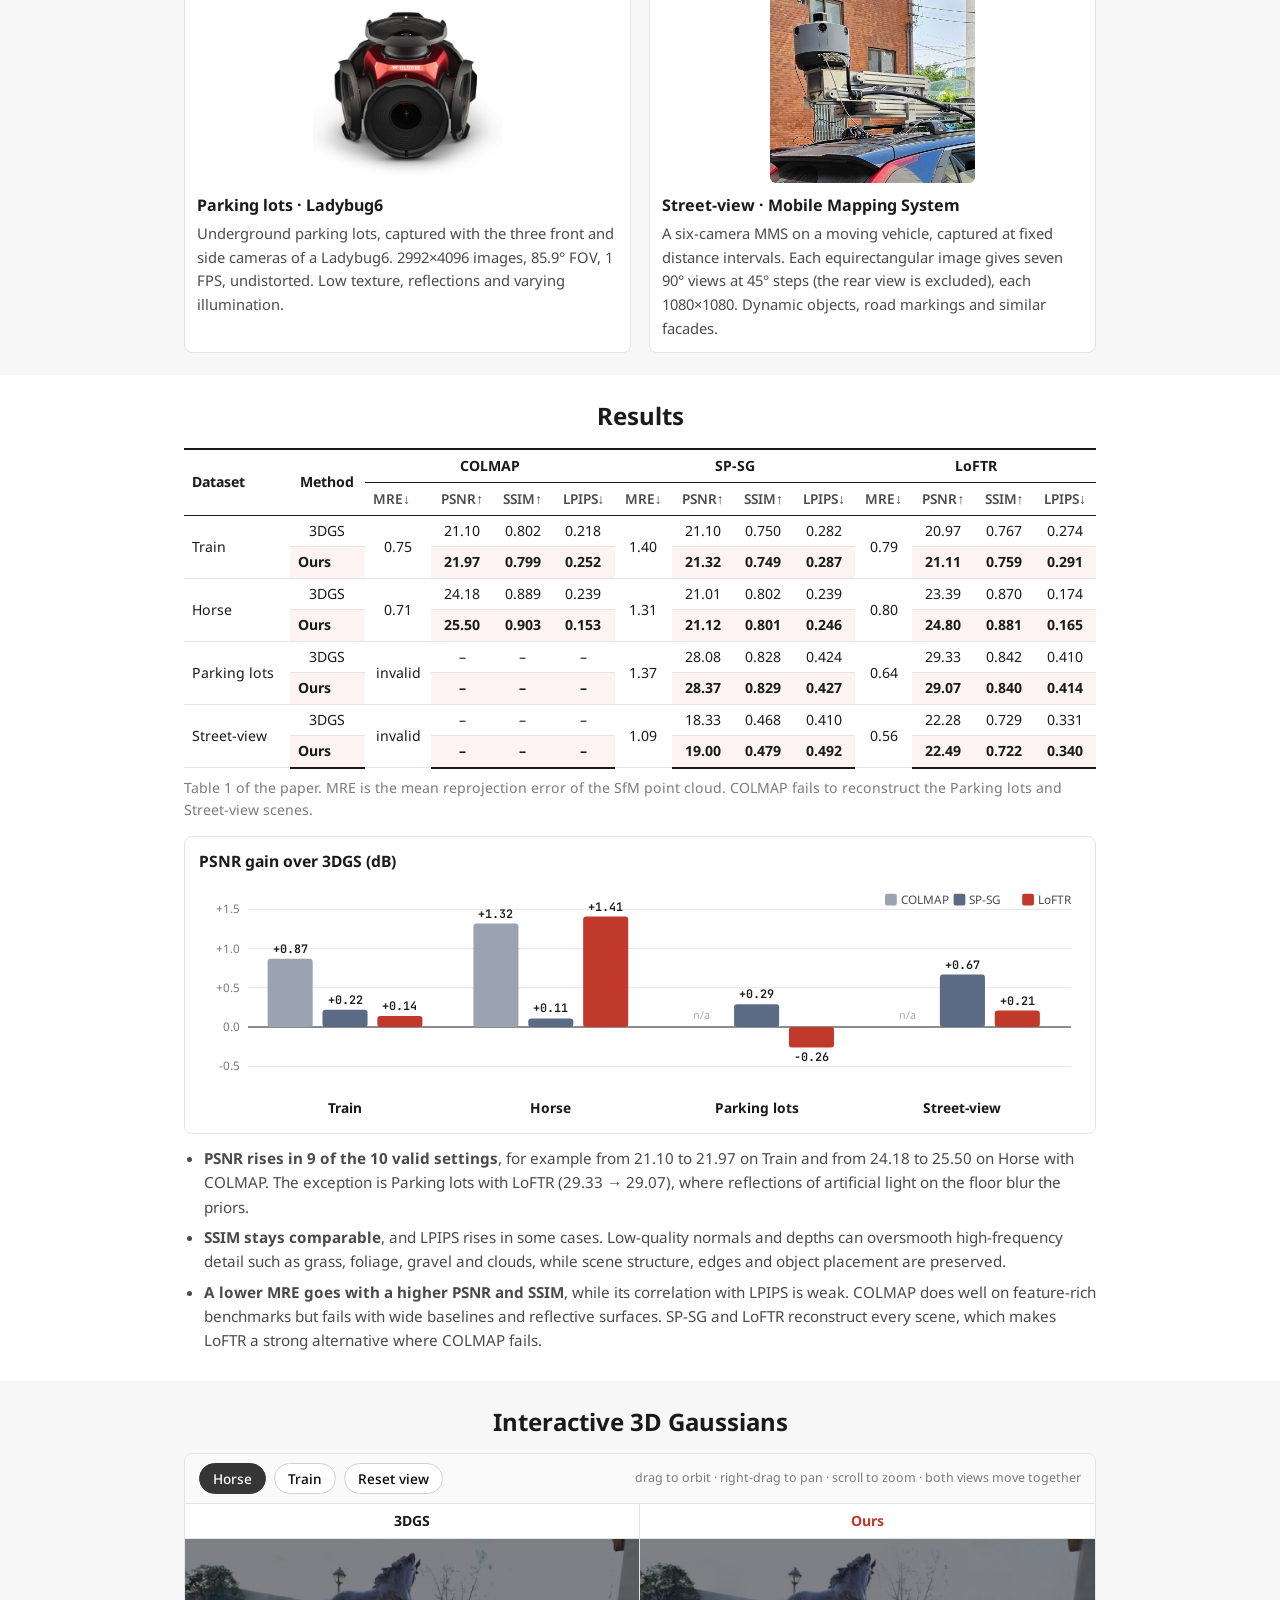
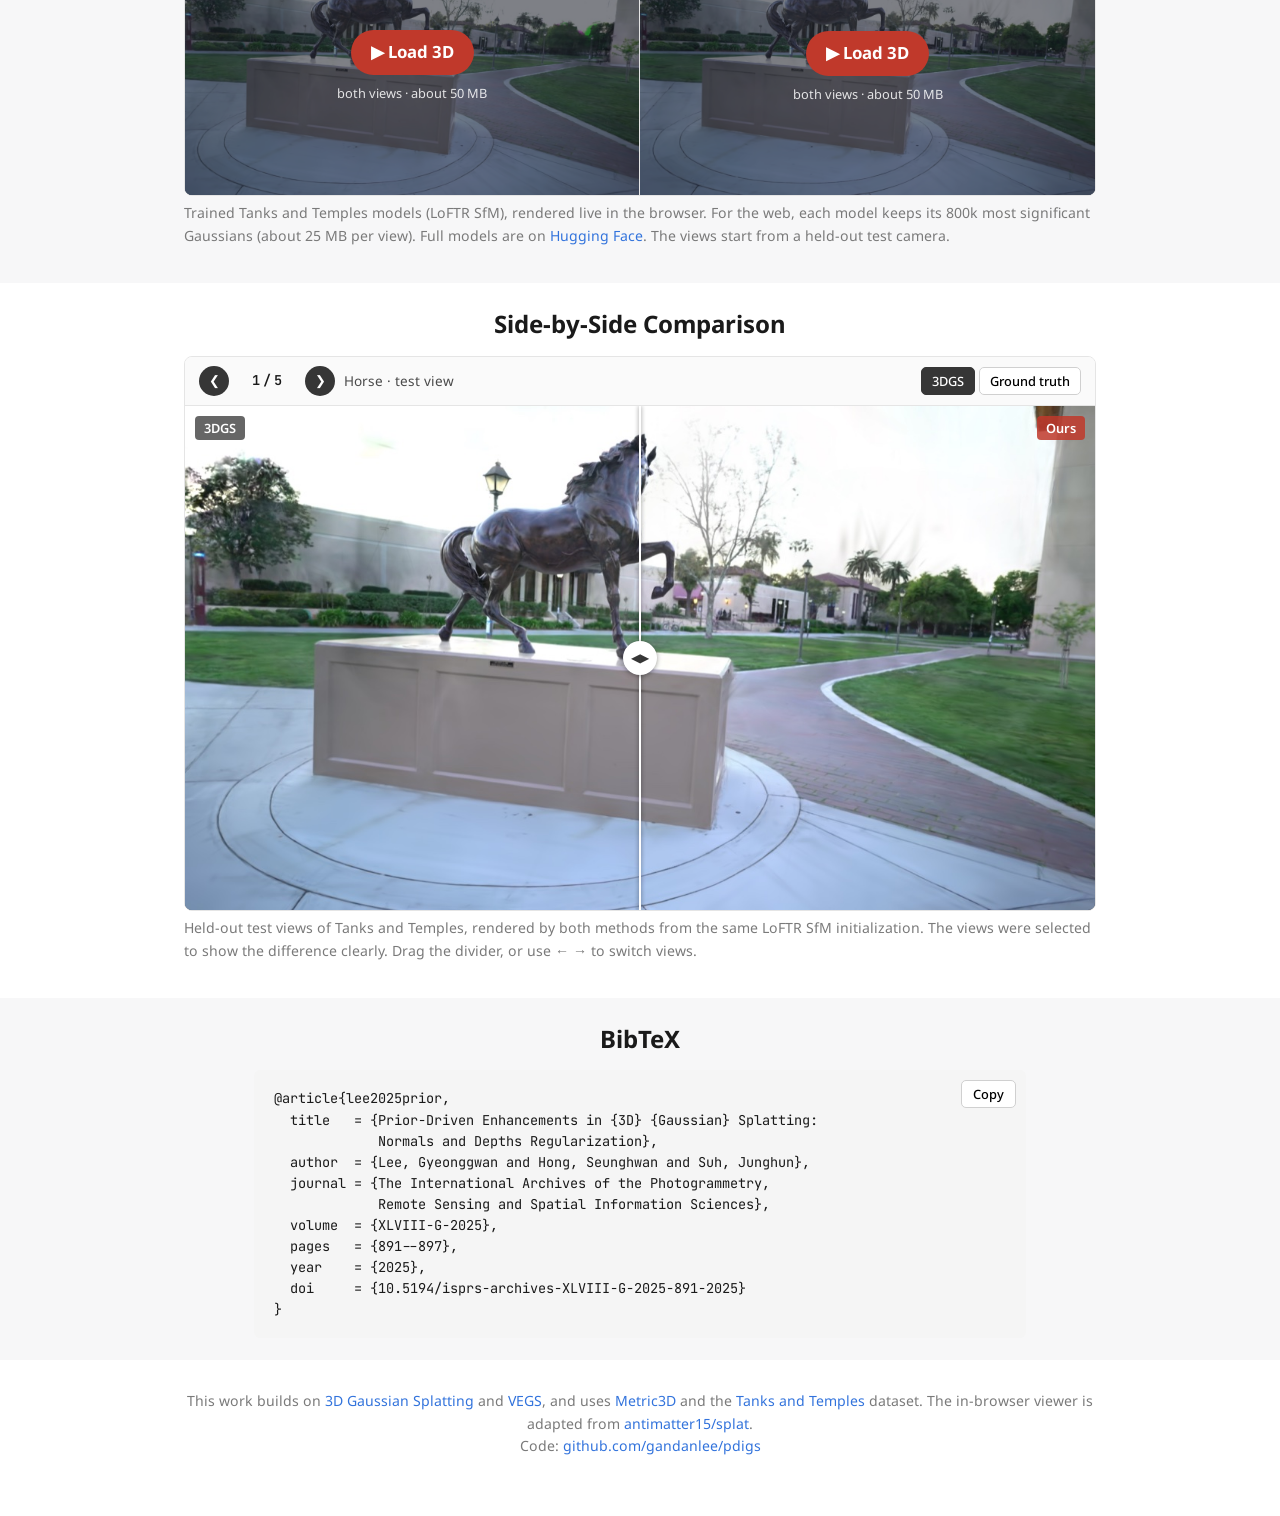
==== commit 090f2167: "Project page: method figure, equations, interactive loss demo, capture hardware, gain chart, in-brow" ====
--- a/docs/index.html
+++ b/docs/index.html
@@ -3,11 +3,11 @@
 <head>
   <meta charset="UTF-8">
   <meta name="viewport" content="width=device-width, initial-scale=1.0">
-  <meta name="description" content="Prior-Driven Enhancements in 3D Gaussian Splatting: Normals and Depths Regularization. ISPRS Geospatial Week 2025.">
+  <meta name="description" content="Prior-Driven Enhancements in 3D Gaussian Splatting: Normals and Depths Regularization. ISPRS Geospatial Week 2025 (Oral).">
   <meta name="keywords" content="3D Gaussian Splatting, normal prior, depth prior, structure from motion, neural rendering, ISPRS 2025">
   <meta property="og:title" content="Prior-Driven Enhancements in 3D Gaussian Splatting: Normals and Depths Regularization">
   <meta property="og:description" content="ISPRS Geospatial Week 2025 (Oral)">
-  <meta property="og:image" content="https://gandanlee.github.io/pdigs/static/images/qualitative.jpg">
+  <meta property="og:image" content="https://gandanlee.github.io/pdigs/docs/static/images/qualitative.jpg">
   <meta property="og:url" content="https://gandanlee.github.io/pdigs/">
   <meta name="twitter:card" content="summary_large_image">
   <title>Prior-Driven Enhancements in 3D Gaussian Splatting</title>
@@ -15,6 +15,7 @@
   <link rel="preconnect" href="https://fonts.googleapis.com">
   <link rel="preconnect" href="https://fonts.gstatic.com" crossorigin>
   <link href="https://fonts.googleapis.com/css2?family=Google+Sans:wght@400;500;700&family=Noto+Sans:wght@400;500;600;700&family=JetBrains+Mono:wght@400;600&display=swap" rel="stylesheet">
+  <link rel="stylesheet" href="https://cdn.jsdelivr.net/npm/katex@0.16.11/dist/katex.min.css">
   <link rel="stylesheet" href="static/css/page.css">
   <link rel="icon" href="data:image/svg+xml,%3Csvg xmlns='http://www.w3.org/2000/svg' viewBox='0 0 100 100'%3E%3Cellipse cx='50' cy='50' rx='40' ry='18' transform='rotate(-30 50 50)' fill='none' stroke='%23363636' stroke-width='7'/%3E%3Cline x1='50' y1='50' x2='70' y2='16' stroke='%23c0392b' stroke-width='7' stroke-linecap='round'/%3E%3C/svg%3E">
 </head>
@@ -51,10 +52,11 @@
   <div class="container">
     <figure>
       <img src="static/images/qualitative.jpg" alt="Qualitative comparison of 3DGS and ours on Train, Horse, Parking lots and Street-view">
-      <figcaption><b>TL;DR.</b> 3D Gaussian Splatting drifts in reflective, low-texture and repetitive scenes because
-        it starts from sparse SfM points. We regularize it with monocular surface normals and dense depth: the normals
-        orient and flatten each Gaussian onto the local surface, and the depth anchors per-pixel geometry. We test
-        this across three SfM pipelines, on benchmark scenes and on real parking-lot and street-view data.</figcaption>
+      <figcaption><b>TL;DR.</b> 3D Gaussian Splatting starts from a sparse SfM point set, so reflective, low-texture and
+        repetitive scenes leave it with misplaced Gaussians and artifacts. We regularize its optimization with surface
+        normals and dense depth from a monocular network. The normals align each Gaussian's covariance with the local
+        surface, and the depth refines per-pixel geometry. We validate the approach with three SfM pipelines, on
+        benchmark scenes and on parking-lot and street-view data we captured. (Fig. 2 of the paper.)</figcaption>
     </figure>
   </div>
 </section>
@@ -83,48 +85,139 @@
   <div class="container">
     <h2>Method</h2>
     <div class="narrow" style="margin:0 auto">
-      <p>Both priors come from one off-the-shelf monocular network (Metric3D) and are added to the 3DGS
-        objective. The rasterizer is unchanged except that it also renders depth and the per-pixel rotation and
-        scale of the blended Gaussians, which the losses supervise.</p>
-    </div>
-    <div class="eq"><i>L</i> = (1&minus;&lambda;<sub>1</sub>)&thinsp;<i>L</i><sub>color</sub> + &lambda;<sub>1</sub>&thinsp;<i>L</i><sub>D-SSIM</sub> + <b>&lambda;<sub>2</sub>&thinsp;<i>L</i><sub>normal</sub> + &lambda;<sub>3</sub>&thinsp;<i>L</i><sub>depth</sub></b></div>
+      <p>The same images feed two branches. An SfM pipeline (COLMAP, SuperPoint + SuperGlue, or LoFTR) estimates the
+        camera poses and the sparse points that initialize the Gaussians. A monocular network (Metric3D) predicts a
+        surface normal and a depth for every pixel. Both priors enter the 3DGS optimization, which otherwise
+        stays unchanged.</p>
+    </div>
+
+    <div class="pipeline">
+      <svg viewBox="0 0 960 250" role="img" aria-label="Pipeline: images go to SfM and to Metric3D; SfM gives poses and sparse points, Metric3D gives normals and depth; both feed prior-regularized 3DGS optimization.">
+        <defs>
+          <marker id="ar" viewBox="0 0 10 10" refX="9" refY="5" markerWidth="7" markerHeight="7" orient="auto-start-reverse"><path d="M0 0L10 5L0 10z" fill="#4a4a4a"/></marker>
+          <marker id="arr" viewBox="0 0 10 10" refX="9" refY="5" markerWidth="7" markerHeight="7" orient="auto-start-reverse"><path d="M0 0L10 5L0 10z" fill="#c0392b"/></marker>
+        </defs>
+        <g font-family="Noto Sans, sans-serif" font-size="14" fill="#1a1a1a">
+          <rect x="10" y="95" width="120" height="60" rx="8" fill="#f7f7f8" stroke="#bbb"/>
+          <text x="70" y="121" text-anchor="middle" font-weight="700">Images</text>
+          <text x="70" y="140" text-anchor="middle" font-size="12" fill="#4a4a4a">multi-view</text>
+
+          <rect x="190" y="20" width="200" height="70" rx="8" fill="#fff" stroke="#bbb"/>
+          <text x="290" y="46" text-anchor="middle" font-weight="700">SfM</text>
+          <text x="290" y="66" text-anchor="middle" font-size="12" fill="#4a4a4a">COLMAP · SP-SG · LoFTR</text>
+
+          <rect x="190" y="160" width="200" height="70" rx="8" fill="#fdf3f2" stroke="#c0392b"/>
+          <text x="290" y="186" text-anchor="middle" font-weight="700" fill="#c0392b">Monocular priors</text>
+          <text x="290" y="206" text-anchor="middle" font-size="12" fill="#4a4a4a">Metric3D</text>
+
+          <rect x="450" y="20" width="190" height="70" rx="8" fill="#fff" stroke="#bbb"/>
+          <text x="545" y="46" text-anchor="middle" font-weight="700">Poses + sparse points</text>
+          <text x="545" y="66" text-anchor="middle" font-size="12" fill="#4a4a4a">Gaussian initialization</text>
+
+          <rect x="450" y="160" width="190" height="70" rx="8" fill="#fdf3f2" stroke="#c0392b"/>
+          <text x="545" y="186" text-anchor="middle" font-weight="700" fill="#c0392b">Normals n · depth D<tspan font-size="10" dy="3">dense</tspan></text>
+          <text x="545" y="206" text-anchor="middle" font-size="12" fill="#4a4a4a">per pixel</text>
+
+          <rect x="700" y="70" width="250" height="110" rx="8" fill="#fff" stroke="#1a1a1a" stroke-width="1.5"/>
+          <text x="825" y="97" text-anchor="middle" font-weight="700">3DGS optimization</text>
+          <text x="825" y="120" text-anchor="middle" font-size="12" fill="#4a4a4a">L_color + L_D-SSIM</text>
+          <text x="825" y="141" text-anchor="middle" font-size="12" fill="#c0392b">+ geometry-aware init + L_normal</text>
+          <text x="825" y="160" text-anchor="middle" font-size="12" fill="#c0392b">+ L_depth (D_guide from SfM scale)</text>
+        </g>
+        <g fill="none" stroke="#4a4a4a" stroke-width="1.6">
+          <path d="M130 115 C160 115 160 55 188 55" marker-end="url(#ar)"/>
+          <path d="M390 55 L448 55" marker-end="url(#ar)"/>
+          <path d="M640 55 C670 55 670 110 698 110" marker-end="url(#ar)"/>
+          <path d="M545 90 L545 158" stroke-dasharray="4 4" marker-end="url(#ar)"/>
+        </g>
+        <g fill="none" stroke="#c0392b" stroke-width="1.6">
+          <path d="M130 135 C160 135 160 195 188 195" marker-end="url(#arr)"/>
+          <path d="M390 195 L448 195" marker-end="url(#arr)"/>
+          <path d="M640 195 C670 195 670 145 698 145" marker-end="url(#arr)"/>
+        </g>
+        <text x="552" y="130" font-family="Noto Sans, sans-serif" font-size="11" fill="#4a4a4a">scale of D<tspan font-size="9" dy="3">sparse</tspan></text>
+      </svg>
+    </div>
+
+    <h3>Objective</h3>
+    <div class="katex-block" data-tex="\mathcal{L} = (1-\lambda_1)\,\mathcal{L}_{\text{color}} + \lambda_1\,\mathcal{L}_{\text{D-SSIM}} + \color{#c0392b}{\lambda_2\,\mathcal{L}_{\text{normal}} + \lambda_3\,\mathcal{L}_{\text{depth}}}"></div>
+    <p class="eq-caption">Eq. (7). The first two terms are the original 3DGS losses, and the terms in red are ours.</p>
 
     <div class="two-col">
       <div>
         <h4>Normal prior regularization</h4>
-        <p><b>Geometry-aware initialization</b> sets the orientation and scale of each initial Gaussian from the
-          predicted normals. The <b>normal-consistency loss</b>, <i>L</i><sub>normal</sub> =
-          &lambda;<i>L</i><sub>axis</sub> + (1&minus;&lambda;)<i>L</i><sub>scale</sub>, penalizes the alignment of
-          each covariance axis with the normal, weighted by its scale. The normal therefore becomes the Gaussian's
-          thinnest axis, and the splats lie flat on roads, floors and walls.</p>
+        <p><b>Geometry-aware initialization</b> aligns the orientation and scale of each initial Gaussian with the
+          predicted surface normals. The <b>normal-consistency loss</b> then aligns the orientation and scale of every
+          Gaussian's covariance with the surface, flattening it along the normal (after Hwang et al., 2024):</p>
+        <div class="katex-block" data-tex="\mathcal{L}_{\text{normal}} = \lambda\,\mathcal{L}_{\text{axis}} + (1-\lambda)\,\mathcal{L}_{\text{scale}}"></div>
+        <div class="katex-block" data-tex="\mathcal{L}_{\text{axis}} = \frac{1}{N}\sum_{i=1}^{N}\sum_{j\in\{0,1,2\}}\bigl|\tilde R^{(i)}_G[:,j]\cdot\mathbf n^{(i)}\bigr|"></div>
+        <div class="katex-block" data-tex="\mathcal{L}_{\text{scale}} = \frac{1}{N}\sum_{i=1}^{N}\sum_{j\in\{0,1,2\}}\tilde s^{(i)}_G[j]\,\bigl|\tilde R^{(i)}_G[:,j]\cdot\mathbf n^{(i)}\bigr|"></div>
       </div>
       <div>
         <h4>Depth prior regularization</h4>
-        <p>Monocular depth <i>D</i><sub>dense</sub> has an unknown scale. It is aligned to the sparse depth
-          <i>D</i><sub>sparse</sub> obtained by projecting the SfM points, which gives <i>D</i><sub>guide</sub>. The
-          rendered depth <i>D</i> is supervised with <i>L</i><sub>depth</sub> =
-          &Vert;<i>D</i><sub>guide</sub> &minus; <i>D</i>&Vert;<sub>1</sub>, which resolves ambiguities in sparse
-          or noisy regions.</p>
-      </div>
-    </div>
-
-    <h3>Data</h3>
-    <div class="two-col">
-      <div>
-        <h4>Benchmark</h4>
-        <p>Tanks and Temples <i>Train</i> and <i>Horse</i>.</p>
-      </div>
-      <div>
-        <h4>Captured in-house</h4>
-        <p><i>Parking lots</i>: underground parking captured with a Ladybug6, a low-texture, reflective scene under
-          artificial light. <i>Street-view</i>: 90&deg; crops of equirectangular images from a vehicle-mounted mobile
-          mapping system, a scene with moving cars and pedestrians and repetitive road markings.</p>
-      </div>
+        <p>The predicted depth <i>D</i><sub>dense</sub> has an unknown scale. It is rescaled to match the sparse
+          depth <i>D</i><sub>sparse</sub>, obtained by projecting the SfM points onto each image, which gives the
+          guide <i>D</i><sub>guide</sub>. The depth <i>D</i> rendered by Gaussian splatting is supervised with an L1 loss:</p>
+        <div class="katex-block" data-tex="\mathcal{L}_{\text{depth}} = \bigl\lVert D_{\text{guide}} - D \bigr\rVert_1"></div>
+        <p>Dense depth refines per-pixel geometry where the sparse SfM points leave it ambiguous, such as in
+          repetitive patterns or on low-texture surfaces.</p>
+      </div>
+    </div>
+
+    <div class="demo">
+      <div class="demo-head">
+        <h4>Interactive: the normal-consistency loss</h4>
+        <p>A 2D slice of one Gaussian lying on a surface with normal <b>n</b>. Rotate it and change its shape. The two
+          terms follow Eqs. (5)–(6) for this Gaussian. Both reach their minimum when the Gaussian lies flat on the
+          surface, with its thinnest axis along the normal.</p>
+      </div>
+      <div class="demo-body">
+        <canvas id="nlCanvas" width="720" height="380"></canvas>
+        <div class="demo-controls">
+          <label for="nlRot">Rotation of the Gaussian</label>
+          <input type="range" id="nlRot" min="-90" max="90" value="35" step="1">
+          <label for="nlFlat">Scale along axis 2 (thickness)</label>
+          <input type="range" id="nlFlat" min="2" max="100" value="60" step="1">
+          <div class="demo-readout">
+            <div><span class="ro-num" id="roAxis">&ndash;</span><span class="ro-lab">L<sub>axis</sub></span></div>
+            <div><span class="ro-num" id="roScale">&ndash;</span><span class="ro-lab">L<sub>scale</sub></span></div>
+          </div>
+          <button class="demo-btn" id="nlAlign" type="button">Lie flat on the surface</button>
+        </div>
+      </div>
+      <p class="demo-foot">In 3D, the normal can only be orthogonal to two of the three axes. The minimum therefore puts
+        the smallest scale on the axis that points along the normal, and the Gaussian becomes a thin disk on the surface.</p>
     </div>
   </div>
 </section>
 
 <section class="alt">
+  <div class="container">
+    <h2>Data</h2>
+    <div class="narrow" style="margin:0 auto">
+      <p>We use two Tanks and Temples scenes, <i>Train</i> and <i>Horse</i>, and two scenes we captured ourselves.
+        Both of our scenes have repetitive patterns, strong reflections or low-texture surfaces, which make feature
+        matching and pose estimation hard.</p>
+    </div>
+    <div class="hw">
+      <figure>
+        <img src="static/images/ladybug6.jpg" alt="Ladybug6 camera">
+        <h4>Parking lots &middot; Ladybug6</h4>
+        <p>Underground parking lots, captured with the three front and side cameras of a Ladybug6. 2992&times;4096 images,
+          85.9&deg; FOV, 1 FPS, undistorted. Low texture, reflections and varying illumination.</p>
+      </figure>
+      <figure>
+        <img src="static/images/mms.jpg" alt="Mobile mapping system on a vehicle">
+        <h4>Street-view &middot; Mobile Mapping System</h4>
+        <p>A six-camera MMS on a moving vehicle, captured at fixed distance intervals. Each equirectangular image gives seven
+          90&deg; views at 45&deg; steps (the rear view is excluded), each 1080&times;1080. Dynamic objects, road
+          markings and similar facades.</p>
+      </figure>
+    </div>
+  </div>
+</section>
+
+<section>
   <div class="container">
     <h2>Results</h2>
     <div class="table-wrap">
@@ -145,10 +238,52 @@
         </tbody>
       </table>
     </div>
-    <p class="note">MRE: mean reprojection error of the SfM point cloud, which both rows of a dataset share. COLMAP fails to reconstruct
-      Parking lots and Street-view. The priors raise PSNR in 9 of the 10 valid settings. SSIM stays comparable, and LPIPS
-      rises in several cases where the monocular priors oversmooth fine texture.
-      <a href="https://github.com/gandanlee/pdigs/blob/main/docs/REPRODUCE.md">Reproduction notes</a>.</p>
+    <p class="note">Table 1 of the paper. MRE is the mean reprojection error of the SfM point cloud. COLMAP fails to
+      reconstruct the Parking lots and Street-view scenes.</p>
+
+    <div class="chart">
+      <h4>PSNR gain over 3DGS (dB)</h4>
+      <svg id="gainChart" viewBox="0 0 900 250" role="img" aria-label="PSNR gain of ours over 3DGS for each dataset and SfM pipeline"></svg>
+    </div>
+
+    <ul class="findings">
+      <li><b>PSNR rises in 9 of the 10 valid settings</b>, for example from 21.10 to 21.97 on Train and from 24.18 to
+        25.50 on Horse with COLMAP. The exception is Parking lots with LoFTR (29.33 &rarr; 29.07), where reflections of
+        artificial light on the floor blur the priors.</li>
+      <li><b>SSIM stays comparable</b>, and LPIPS rises in some cases. Low-quality normals and depths can oversmooth
+        high-frequency detail such as grass, foliage, gravel and clouds, while scene structure, edges and object
+        placement are preserved.</li>
+      <li><b>A lower MRE goes with a higher PSNR and SSIM</b>, while its correlation with LPIPS is weak. COLMAP does well
+        on feature-rich benchmarks but fails with wide baselines and reflective surfaces. SP-SG and LoFTR reconstruct
+        every scene, which makes LoFTR a strong alternative where COLMAP fails.</li>
+    </ul>
+  </div>
+</section>
+
+<section class="alt" id="viewer3d">
+  <div class="container">
+    <h2>Interactive 3D Gaussians</h2>
+    <div class="gs-wrap">
+      <div class="gs-bar">
+        <button class="tab on" type="button" data-scene="horse">Horse</button>
+        <button class="tab" type="button" data-scene="train">Train</button>
+        <button class="tab" type="button" id="gsReset">Reset view</button>
+        <span class="hint">drag to orbit &middot; right-drag to pan &middot; scroll to zoom &middot; both views move together</span>
+      </div>
+      <div class="gs-2col">
+        <div class="gs-panel">
+          <div class="gs-label">3DGS</div>
+          <div class="gs-frame" id="gsLeft"></div>
+        </div>
+        <div class="gs-panel ours">
+          <div class="gs-label">Ours</div>
+          <div class="gs-frame" id="gsRight"></div>
+        </div>
+      </div>
+    </div>
+    <p class="note">Trained Tanks and Temples models (LoFTR SfM), rendered live in the browser. For the web, each model
+      keeps its 800k most significant Gaussians (about 25&nbsp;MB per view). Full models are on
+      <a href="https://huggingface.co/gandan-lee/pdigs">Hugging Face</a>. The views start from a held-out test camera.</p>
   </div>
 </section>
 
@@ -174,12 +309,10 @@
         <span class="cmp-tag l" id="cmpTagL">3DGS</span>
         <span class="cmp-tag r">Ours</span>
       </div>
-      <div class="cmp-psnr" id="cmpPsnr">&nbsp;</div>
-    </div>
-    <p class="note">Held-out test views of Tanks and Temples, both methods initialized from the same LoFTR SfM
-      reconstruction. The views were selected to show the difference clearly, so they are not a random sample. On
-      Horse, ours has the higher PSNR on all 19 test views (mean +1.42&nbsp;dB). On Train it is higher on 22 of 38. Drag
-      the divider, or use &larr; &rarr; to switch views.</p>
+    </div>
+    <p class="note">Held-out test views of Tanks and Temples, rendered by both methods from the same LoFTR SfM
+      initialization. The views were selected to show the difference clearly. Drag the divider, or use &larr; &rarr;
+      to switch views.</p>
   </div>
 </section>
 
@@ -207,74 +340,218 @@
   <div class="container">
     <p>This work builds on <a href="https://github.com/graphdeco-inria/gaussian-splatting">3D Gaussian Splatting</a> and
       <a href="https://github.com/deepshwang/vegs">VEGS</a>, and uses <a href="https://github.com/YvanYin/Metric3D">Metric3D</a>
-      and the <a href="https://www.tanksandtemples.org/">Tanks and Temples</a> dataset.<br>
+      and the <a href="https://www.tanksandtemples.org/">Tanks and Temples</a> dataset. The in-browser viewer is adapted
+      from <a href="https://github.com/antimatter15/splat">antimatter15/splat</a>.<br>
       Code: <a href="https://github.com/gandanlee/pdigs">github.com/gandanlee/pdigs</a></p>
   </div>
 </footer>
 
 <div class="lightbox" id="lightbox"><img src="" alt=""></div>
 
+<script src="https://cdn.jsdelivr.net/npm/katex@0.16.11/dist/katex.min.js"></script>
 <script>
-  (function () {
-    var btn = document.getElementById('copyBib');
-    btn.addEventListener('click', function () {
-      var t = document.getElementById('bibText').textContent;
-      (navigator.clipboard ? navigator.clipboard.writeText(t) : Promise.reject()).then(function () {
-        btn.textContent = 'Copied'; setTimeout(function () { btn.textContent = 'Copy'; }, 1500);
-      }).catch(function () {});
+(function () {
+  // ---------- equations ----------
+  document.querySelectorAll('.katex-block').forEach(function (el) {
+    try { katex.render(el.dataset.tex, el, { displayMode: true, throwOnError: false }); }
+    catch (e) { el.textContent = el.dataset.tex; }
+  });
+
+  // ---------- bibtex / lightbox ----------
+  var btn = document.getElementById('copyBib');
+  btn.addEventListener('click', function () {
+    var t = document.getElementById('bibText').textContent;
+    (navigator.clipboard ? navigator.clipboard.writeText(t) : Promise.reject()).then(function () {
+      btn.textContent = 'Copied'; setTimeout(function () { btn.textContent = 'Copy'; }, 1500);
+    }).catch(function () {});
+  });
+  var lb = document.getElementById('lightbox'), lbImg = lb.querySelector('img');
+  document.querySelectorAll('.teaser figure img').forEach(function (im) {
+    im.addEventListener('click', function () { lbImg.src = im.src; lb.classList.add('open'); });
+  });
+  lb.addEventListener('click', function () { lb.classList.remove('open'); });
+
+  // ---------- normal-consistency demo (2D slice of Eqs. 5-6) ----------
+  var cv = document.getElementById('nlCanvas'), ctx = cv.getContext('2d');
+  var rot = document.getElementById('nlRot'), flat = document.getElementById('nlFlat');
+  function drawDemo() {
+    var W = cv.width, H = cv.height, th = rot.value * Math.PI / 180;
+    var s1 = 1.0, s2 = flat.value / 100;          // scales of axis 1 and axis 2 (relative)
+    var n = [0, 1];                                 // surface normal (up)
+    var a1 = [Math.cos(th), Math.sin(th)], a2 = [-Math.sin(th), Math.cos(th)];
+    var d1 = Math.abs(a1[0] * n[0] + a1[1] * n[1]), d2 = Math.abs(a2[0] * n[0] + a2[1] * n[1]);
+    var lAxis = (d1 + d2) / 2, lScale = (s1 * d1 + s2 * d2) / 2;   // mean over axes, as in the code
+    document.getElementById('roAxis').textContent = lAxis.toFixed(3);
+    document.getElementById('roScale').textContent = lScale.toFixed(3);
+
+    ctx.clearRect(0, 0, W, H);
+    var gy = H * 0.62, cx = W * 0.5, R = 150;
+    // surface
+    ctx.fillStyle = '#eceef2'; ctx.fillRect(0, gy, W, H - gy);
+    ctx.strokeStyle = '#8a8f99'; ctx.lineWidth = 2; ctx.beginPath(); ctx.moveTo(0, gy); ctx.lineTo(W, gy); ctx.stroke();
+    ctx.fillStyle = '#7a7a7a'; ctx.font = '20px Noto Sans, sans-serif'; ctx.fillText('surface', 16, gy + 30);
+    // Gaussian (screen y points down, so negate)
+    ctx.save(); ctx.translate(cx, gy); ctx.rotate(-th);
+    var g = ctx.createRadialGradient(0, 0, 0, 0, 0, 1);
+    g.addColorStop(0, 'rgba(192,57,43,0.85)'); g.addColorStop(1, 'rgba(192,57,43,0)');
+    ctx.scale(R * s1, Math.max(R * s2, 1.5)); ctx.beginPath(); ctx.arc(0, 0, 1, 0, 2 * Math.PI);
+    ctx.fillStyle = g; ctx.fill(); ctx.restore();
+    // axes
+    function arrow(v, len, col, label) {
+      var x = cx + v[0] * len, y = gy - v[1] * len;
+      ctx.strokeStyle = col; ctx.fillStyle = col; ctx.lineWidth = 3.5;
+      ctx.beginPath(); ctx.moveTo(cx, gy); ctx.lineTo(x, y); ctx.stroke();
+      var a = Math.atan2(y - gy, x - cx);
+      ctx.beginPath(); ctx.moveTo(x, y); ctx.lineTo(x - 14 * Math.cos(a - 0.4), y - 14 * Math.sin(a - 0.4));
+      ctx.lineTo(x - 14 * Math.cos(a + 0.4), y - 14 * Math.sin(a + 0.4)); ctx.closePath(); ctx.fill();
+      ctx.font = '600 22px Noto Sans, sans-serif'; ctx.fillText(label, x + 8, y - 8);
+    }
+    arrow(a1, R * s1 + 12, '#363636', 'axis 1');
+    arrow(a2, Math.max(R * s2, 18) + 12, '#363636', 'axis 2');
+    arrow(n, 120, '#3273dc', 'n');
+  }
+  rot.addEventListener('input', drawDemo); flat.addEventListener('input', drawDemo);
+  document.getElementById('nlAlign').addEventListener('click', function () {
+    var r0 = +rot.value, f0 = +flat.value, t0 = performance.now();
+    (function step(t) {
+      var k = Math.min((t - t0) / 700, 1), e = 1 - Math.pow(1 - k, 3);
+      rot.value = Math.round(r0 * (1 - e)); flat.value = Math.round(f0 + (2 - f0) * e); drawDemo();
+      if (k < 1) requestAnimationFrame(step);
+    })(t0);
+  });
+  drawDemo();
+
+  // ---------- PSNR gain chart (Table 1) ----------
+  var rows = [
+    ['Train', [['COLMAP', 21.10, 21.97], ['SP-SG', 21.10, 21.32], ['LoFTR', 20.97, 21.11]]],
+    ['Horse', [['COLMAP', 24.18, 25.50], ['SP-SG', 21.01, 21.12], ['LoFTR', 23.39, 24.80]]],
+    ['Parking lots', [['COLMAP', null, null], ['SP-SG', 28.08, 28.37], ['LoFTR', 29.33, 29.07]]],
+    ['Street-view', [['COLMAP', null, null], ['SP-SG', 18.33, 19.00], ['LoFTR', 22.28, 22.49]]]
+  ];
+  var svg = document.getElementById('gainChart'), NS = 'http://www.w3.org/2000/svg';
+  function el(tag, at, txt) { var e = document.createElementNS(NS, tag); for (var k in at) e.setAttribute(k, at[k]); if (txt != null) e.textContent = txt; svg.appendChild(e); return e; }
+  var x0 = 50, y0 = 150, sc = 80, gw = 210, bw = 46, cols = { 'COLMAP': '#9aa3b2', 'SP-SG': '#5b6b85', 'LoFTR': '#c0392b' };
+  for (var v = -0.5; v <= 1.5; v += 0.5) {
+    var y = y0 - v * sc;
+    el('line', { x1: x0, x2: 890, y1: y, y2: y, stroke: v === 0 ? '#1a1a1a' : '#e5e5e5', 'stroke-width': v === 0 ? 1.2 : 1 });
+    el('text', { x: x0 - 8, y: y + 4, 'text-anchor': 'end', 'font-size': 12, fill: '#7a7a7a', 'font-family': 'Noto Sans, sans-serif' }, (v > 0 ? '+' : '') + v.toFixed(1));
+  }
+  rows.forEach(function (r, gi) {
+    var gx = x0 + 20 + gi * gw;
+    r[1].forEach(function (c, bi) {
+      var bx = gx + bi * (bw + 10);
+      if (c[1] == null) {
+        el('text', { x: bx + bw / 2, y: y0 - 8, 'text-anchor': 'middle', 'font-size': 11, fill: '#aaa', 'font-family': 'Noto Sans, sans-serif' }, 'n/a');
+      } else {
+        var d = c[2] - c[1], h = Math.abs(d) * sc;
+        el('rect', { x: bx, y: d >= 0 ? y0 - h : y0, width: bw, height: h, rx: 3, fill: cols[c[0]] });
+        el('text', { x: bx + bw / 2, y: d >= 0 ? y0 - h - 6 : y0 + h + 14, 'text-anchor': 'middle', 'font-size': 12, 'font-weight': 600, fill: '#1a1a1a', 'font-family': 'JetBrains Mono, monospace' }, (d >= 0 ? '+' : '') + d.toFixed(2));
+      }
     });
-    var lb = document.getElementById('lightbox'), lbImg = lb.querySelector('img');
-    document.querySelectorAll('figure img').forEach(function (im) {
-      im.addEventListener('click', function () { lbImg.src = im.src; lb.classList.add('open'); });
+    el('text', { x: gx + (3 * bw + 20) / 2, y: 238, 'text-anchor': 'middle', 'font-size': 14, 'font-weight': 700, fill: '#1a1a1a', 'font-family': 'Noto Sans, sans-serif' }, r[0]);
+  });
+  ['COLMAP', 'SP-SG', 'LoFTR'].forEach(function (k, i) {
+    el('rect', { x: 700 + i * 70, y: 14, width: 12, height: 12, rx: 2, fill: cols[k] });
+    el('text', { x: 716 + i * 70, y: 24, 'font-size': 12, fill: '#4a4a4a', 'font-family': 'Noto Sans, sans-serif' }, k);
+  });
+
+  // ---------- 3D viewers ----------
+  var HF = 'https://huggingface.co/gandan-lee/pdigs/resolve/main/web/';
+  var scenes = {
+    horse: { start: '00089', poster: 'static/gallery/Horse_00011_' },
+    train: { start: '00137', poster: 'static/gallery/Train_00017_' }
+  };
+  var cur = 'horse', frames = { l: document.getElementById('gsLeft'), r: document.getElementById('gsRight') };
+  function viewerUrl(scene, method) {
+    return 'static/viewer/viewer.html?url=' + encodeURIComponent(HF + scene + '_' + method + '.splat') +
+      '&cams=' + encodeURIComponent(HF + scene + '_cameras.json') + '&start=' + scenes[scene].start;
+  }
+  function showStart(scene) {
+    ['l', 'r'].forEach(function (side) {
+      var m = side === 'l' ? '3dgs' : 'ours';
+      frames[side].innerHTML = '';
+      var b = document.createElement('button');
+      b.className = 'gs-start'; b.type = 'button';
+      b.style.backgroundImage = 'url(' + scenes[scene].poster + m + '.jpg)';
+      b.innerHTML = '<span class="big">&#9654; Load 3D</span><span class="small">both views &middot; about 50 MB</span>';
+      b.addEventListener('click', function () { load(scene); });
+      frames[side].appendChild(b);
     });
-    lb.addEventListener('click', function () { lb.classList.remove('open'); });
-    document.addEventListener('keydown', function (e) { if (e.key === 'Escape') lb.classList.remove('open'); });
-
-    // Comparison slider. PSNR per view from the models' per_view.json (LoFTR SfM).
-    var views = [
-      { scene: 'Horse', id: '00011', base: 23.58, ours: 26.21 },
-      { scene: 'Horse', id: '00004', base: 24.72, ours: 27.10 },
-      { scene: 'Horse', id: '00010', base: 22.05, ours: 24.42 },
-      { scene: 'Train', id: '00017', base: 19.42, ours: 21.99 },
-      { scene: 'Train', id: '00010', base: 20.63, ours: 22.73 }
-    ];
-    var i = 0, left = '3dgs';
-    var cmp = document.getElementById('cmp'), top = document.getElementById('cmpTop'), bottom = document.getElementById('cmpBottom');
-    function src(v, k) { return 'static/gallery/' + v.scene + '_' + v.id + '_' + k + '.jpg'; }
-    function show() {
-      var v = views[i];
-      top.src = src(v, left); bottom.src = src(v, 'ours');
-      top.alt = (left === 'gt' ? 'Ground truth' : '3DGS') + ', ' + v.scene + ' view ' + v.id;
-      bottom.alt = 'Ours, ' + v.scene + ' view ' + v.id;
-      document.getElementById('cmpTagL').textContent = left === 'gt' ? 'Ground truth' : '3DGS';
-      document.getElementById('cmpCounter').textContent = (i + 1) + ' / ' + views.length;
-      document.getElementById('cmpScene').textContent = v.scene + ' · test view ' + v.id;
-      document.getElementById('cmpPsnr').innerHTML = 'PSNR &nbsp; 3DGS ' + v.base.toFixed(2) + ' dB &rarr; <b>Ours ' + v.ours.toFixed(2) + ' dB</b>';
-      views.forEach(function (w) { ['gt', '3dgs', 'ours'].forEach(function (k) { new Image().src = src(w, k); }); });
-    }
-    function step(d) { i = (i + d + views.length) % views.length; show(); }
-    document.getElementById('cmpPrev').addEventListener('click', function () { step(-1); });
-    document.getElementById('cmpNext').addEventListener('click', function () { step(1); });
-    document.addEventListener('keydown', function (e) {
-      if (e.key === 'ArrowLeft') step(-1);
-      if (e.key === 'ArrowRight') step(1);
+  }
+  function load(scene) {
+    ['l', 'r'].forEach(function (side) {
+      frames[side].innerHTML = '';
+      var f = document.createElement('iframe');
+      f.src = viewerUrl(scene, side === 'l' ? '3dgs' : 'ours');
+      f.title = (side === 'l' ? '3DGS' : 'Ours') + ' 3D Gaussians, ' + scene;
+      f.setAttribute('loading', 'lazy');
+      frames[side].appendChild(f);
     });
-    document.querySelectorAll('.cmp-left button').forEach(function (b) {
-      b.addEventListener('click', function () {
-        left = b.dataset.left;
-        document.querySelectorAll('.cmp-left button').forEach(function (o) { o.classList.toggle('on', o === b); });
-        show();
-      });
+  }
+  function iframes() { return [frames.l, frames.r].map(function (d) { return d.querySelector('iframe'); }); }
+  window.addEventListener('message', function (e) {
+    if (!e.data || e.data.type !== 'pdigs-vm') return;
+    iframes().forEach(function (f) {
+      if (f && f.contentWindow && f.contentWindow !== e.source) f.contentWindow.postMessage({ type: 'pdigs-set-vm', vm: e.data.vm }, '*');
     });
-    function drag(e) {
-      var r = cmp.getBoundingClientRect();
-      var x = Math.min(Math.max((e.clientX - r.left) / r.width, 0), 1);
-      cmp.style.setProperty('--x', (x * 100) + '%');
-    }
-    cmp.addEventListener('pointerdown', function (e) { cmp.setPointerCapture(e.pointerId); drag(e); });
-    cmp.addEventListener('pointermove', function (e) { if (e.buttons) drag(e); });
-    show();
-  })();
+  });
+  document.querySelectorAll('.gs-bar .tab[data-scene]').forEach(function (b) {
+    b.addEventListener('click', function () {
+      if (b.dataset.scene === cur) return;
+      cur = b.dataset.scene;
+      document.querySelectorAll('.gs-bar .tab[data-scene]').forEach(function (o) { o.classList.toggle('on', o === b); });
+      var loaded = iframes()[0] != null;
+      if (loaded) load(cur); else showStart(cur);
+    });
+  });
+  document.getElementById('gsReset').addEventListener('click', function () {
+    iframes().forEach(function (f) { if (f) f.contentWindow.postMessage({ type: 'pdigs-reset' }, '*'); });
+  });
+  showStart(cur);
+
+  // ---------- comparison slider ----------
+  var views = [
+    { scene: 'Horse', id: '00011' }, { scene: 'Horse', id: '00004' }, { scene: 'Horse', id: '00010' },
+    { scene: 'Train', id: '00017' }, { scene: 'Train', id: '00010' }
+  ];
+  var i = 0, left = '3dgs';
+  var cmp = document.getElementById('cmp'), topImg = document.getElementById('cmpTop'), bottom = document.getElementById('cmpBottom');
+  function src(v, k) { return 'static/gallery/' + v.scene + '_' + v.id + '_' + k + '.jpg'; }
+  function show() {
+    var v = views[i];
+    topImg.src = src(v, left); bottom.src = src(v, 'ours');
+    topImg.alt = (left === 'gt' ? 'Ground truth' : '3DGS') + ', ' + v.scene;
+    bottom.alt = 'Ours, ' + v.scene;
+    document.getElementById('cmpTagL').textContent = left === 'gt' ? 'Ground truth' : '3DGS';
+    document.getElementById('cmpCounter').textContent = (i + 1) + ' / ' + views.length;
+    document.getElementById('cmpScene').textContent = v.scene + ' · test view';
+  }
+  function step(d) { i = (i + d + views.length) % views.length; show(); }
+  document.getElementById('cmpPrev').addEventListener('click', function () { step(-1); });
+  document.getElementById('cmpNext').addEventListener('click', function () { step(1); });
+  document.addEventListener('keydown', function (e) {
+    if (e.key === 'Escape') lb.classList.remove('open');
+    var r = cmp.getBoundingClientRect();
+    if (r.bottom < 0 || r.top > innerHeight) return;
+    if (e.key === 'ArrowLeft') step(-1);
+    if (e.key === 'ArrowRight') step(1);
+  });
+  document.querySelectorAll('.cmp-left button').forEach(function (b) {
+    b.addEventListener('click', function () {
+      left = b.dataset.left;
+      document.querySelectorAll('.cmp-left button').forEach(function (o) { o.classList.toggle('on', o === b); });
+      show();
+    });
+  });
+  function drag(e) {
+    var r = cmp.getBoundingClientRect();
+    cmp.style.setProperty('--x', (Math.min(Math.max((e.clientX - r.left) / r.width, 0), 1) * 100) + '%');
+  }
+  cmp.addEventListener('pointerdown', function (e) { cmp.setPointerCapture(e.pointerId); drag(e); });
+  cmp.addEventListener('pointermove', function (e) { if (e.buttons) drag(e); });
+  views.forEach(function (w) { ['gt', '3dgs', 'ours'].forEach(function (k) { new Image().src = src(w, k); }); });
+  show();
+})();
 </script>
 </body>
 </html>
--- a/docs/static/css/page.css
+++ b/docs/static/css/page.css
@@ -169,3 +169,63 @@
 .cmp-psnr { padding: 7px 14px; font-family: "JetBrains Mono", monospace; font-size: .8rem; color: var(--ink-faint); border-top: 1px solid var(--line); }
 .cmp-psnr b { color: var(--ours); }
 @media (max-width: 760px) { .cmp-left { margin-left: 0; } }
+
+/* ---------- v2: pipeline, demo, chart, 3D ---------- */
+.pipeline { margin: 8px 0 6px; border: 1px solid var(--line); border-radius: 8px; background: #fff; padding: 10px; }
+.pipeline svg { display: block; width: 100%; height: auto; }
+.katex-block { margin: 10px 0; overflow-x: auto; text-align: center; }
+.eq-caption { text-align: center; font-size: .9rem; color: var(--ink-soft); margin-top: -2px; }
+
+.demo { margin: 14px 0 4px; border: 1px solid var(--line); border-radius: 8px; padding: 16px 18px; background: #fff; }
+.demo-head h4 { margin: 0 0 4px; font-size: 1.02rem; }
+.demo-head p { margin: 0 0 10px; font-size: .93rem; color: var(--ink-soft); }
+.demo-body { display: grid; grid-template-columns: 1.45fr 1fr; gap: 18px; align-items: center; }
+#nlCanvas { width: 100%; height: auto; display: block; border-radius: 6px; background: #fafafa; border: 1px solid var(--line); }
+.demo-controls label { display: block; font-size: .78rem; font-weight: 700; letter-spacing: .04em; text-transform: uppercase; color: var(--ink-faint); margin-top: 8px; }
+.demo-controls input[type="range"] { width: 100%; margin: 6px 0 2px; accent-color: var(--ours); }
+.demo-readout { display: grid; grid-template-columns: 1fr 1fr; gap: 8px; margin-top: 12px; }
+.demo-readout > div { display: flex; flex-direction: column; padding: 5px 10px; border: 1px solid var(--line); border-radius: 6px; background: #fafafa; }
+.ro-num { font-size: 1.1rem; font-weight: 700; color: var(--ours); font-variant-numeric: tabular-nums; }
+.ro-lab { font-size: .76rem; color: var(--ink-faint); }
+.demo-btn { margin-top: 10px; font: 500 .82rem "Noto Sans", sans-serif; padding: 5px 12px; border: 1px solid #d0d0d0; border-radius: 5px; background: #fff; cursor: pointer; }
+.demo-btn:hover { background: #eee; }
+.demo-foot { margin: 10px 0 0; font-size: .9rem; color: var(--ink-soft); }
+
+.hw { display: grid; grid-template-columns: 1fr 1fr; gap: 18px; margin-top: 8px; }
+.hw figure { background: #fff; border: 1px solid var(--line); border-radius: 8px; padding: 12px; }
+.hw figure img { height: 190px; width: auto; max-width: 100%; margin: 0 auto; object-fit: contain; }
+.hw h4 { margin: 10px 0 4px; font-size: 1rem; }
+.hw p { font-size: .92rem; color: var(--ink-soft); margin: 0; }
+
+.chart { margin: 10px 0 4px; border: 1px solid var(--line); border-radius: 8px; background: #fff; padding: 12px 14px 8px; }
+.chart h4 { margin: 0 0 6px; font-size: .98rem; }
+.chart svg { display: block; width: 100%; height: auto; }
+.findings { margin: 12px 0 0; padding-left: 20px; font-size: .95rem; color: var(--ink-soft); }
+.findings li { margin-bottom: 6px; }
+
+.gs-wrap { border: 1px solid var(--line); border-radius: 8px; overflow: hidden; background: #fff; }
+.gs-bar { display: flex; align-items: center; gap: 8px; padding: 9px 14px; border-bottom: 1px solid var(--line); background: #fafafa; flex-wrap: wrap; }
+.gs-bar .tab { font: 500 .85rem "Noto Sans", sans-serif; padding: 5px 13px; border: 1px solid #d0d0d0; border-radius: 999px; background: #fff; cursor: pointer; }
+.gs-bar .tab.on { background: #363636; color: #fff; border-color: #363636; }
+.gs-bar .hint { margin-left: auto; font-size: .78rem; color: var(--ink-faint); }
+.gs-2col { display: grid; grid-template-columns: 1fr 1fr; }
+.gs-panel { position: relative; border-right: 1px solid var(--line); }
+.gs-panel:last-child { border-right: 0; }
+.gs-label { text-align: center; padding: 6px 0; font-size: .88rem; font-weight: 700; border-bottom: 1px solid var(--line); }
+.gs-panel.ours .gs-label { color: var(--ours); }
+.gs-frame { position: relative; width: 100%; aspect-ratio: 16 / 9; background: #1f2333; }
+.gs-frame iframe { position: absolute; inset: 0; width: 100%; height: 100%; border: 0; }
+.gs-start {
+  position: absolute; inset: 0; display: flex; flex-direction: column; align-items: center; justify-content: center; gap: 8px;
+  background: #1f2333 center / cover no-repeat; color: #fff; cursor: pointer; border: 0; width: 100%; font: inherit;
+}
+.gs-start::before { content: ""; position: absolute; inset: 0; background: rgba(20,24,36,.55); }
+.gs-start span { position: relative; }
+.gs-start .big { font-size: 1.05rem; font-weight: 700; padding: 9px 20px; border-radius: 999px; background: var(--ours); }
+.gs-start .small { font-size: .8rem; opacity: .85; }
+@media (max-width: 760px) {
+  .demo-body, .hw { grid-template-columns: 1fr; }
+  .gs-2col { grid-template-columns: 1fr; }
+  .gs-panel { border-right: 0; border-bottom: 1px solid var(--line); }
+  .gs-bar .hint { display: none; }
+}
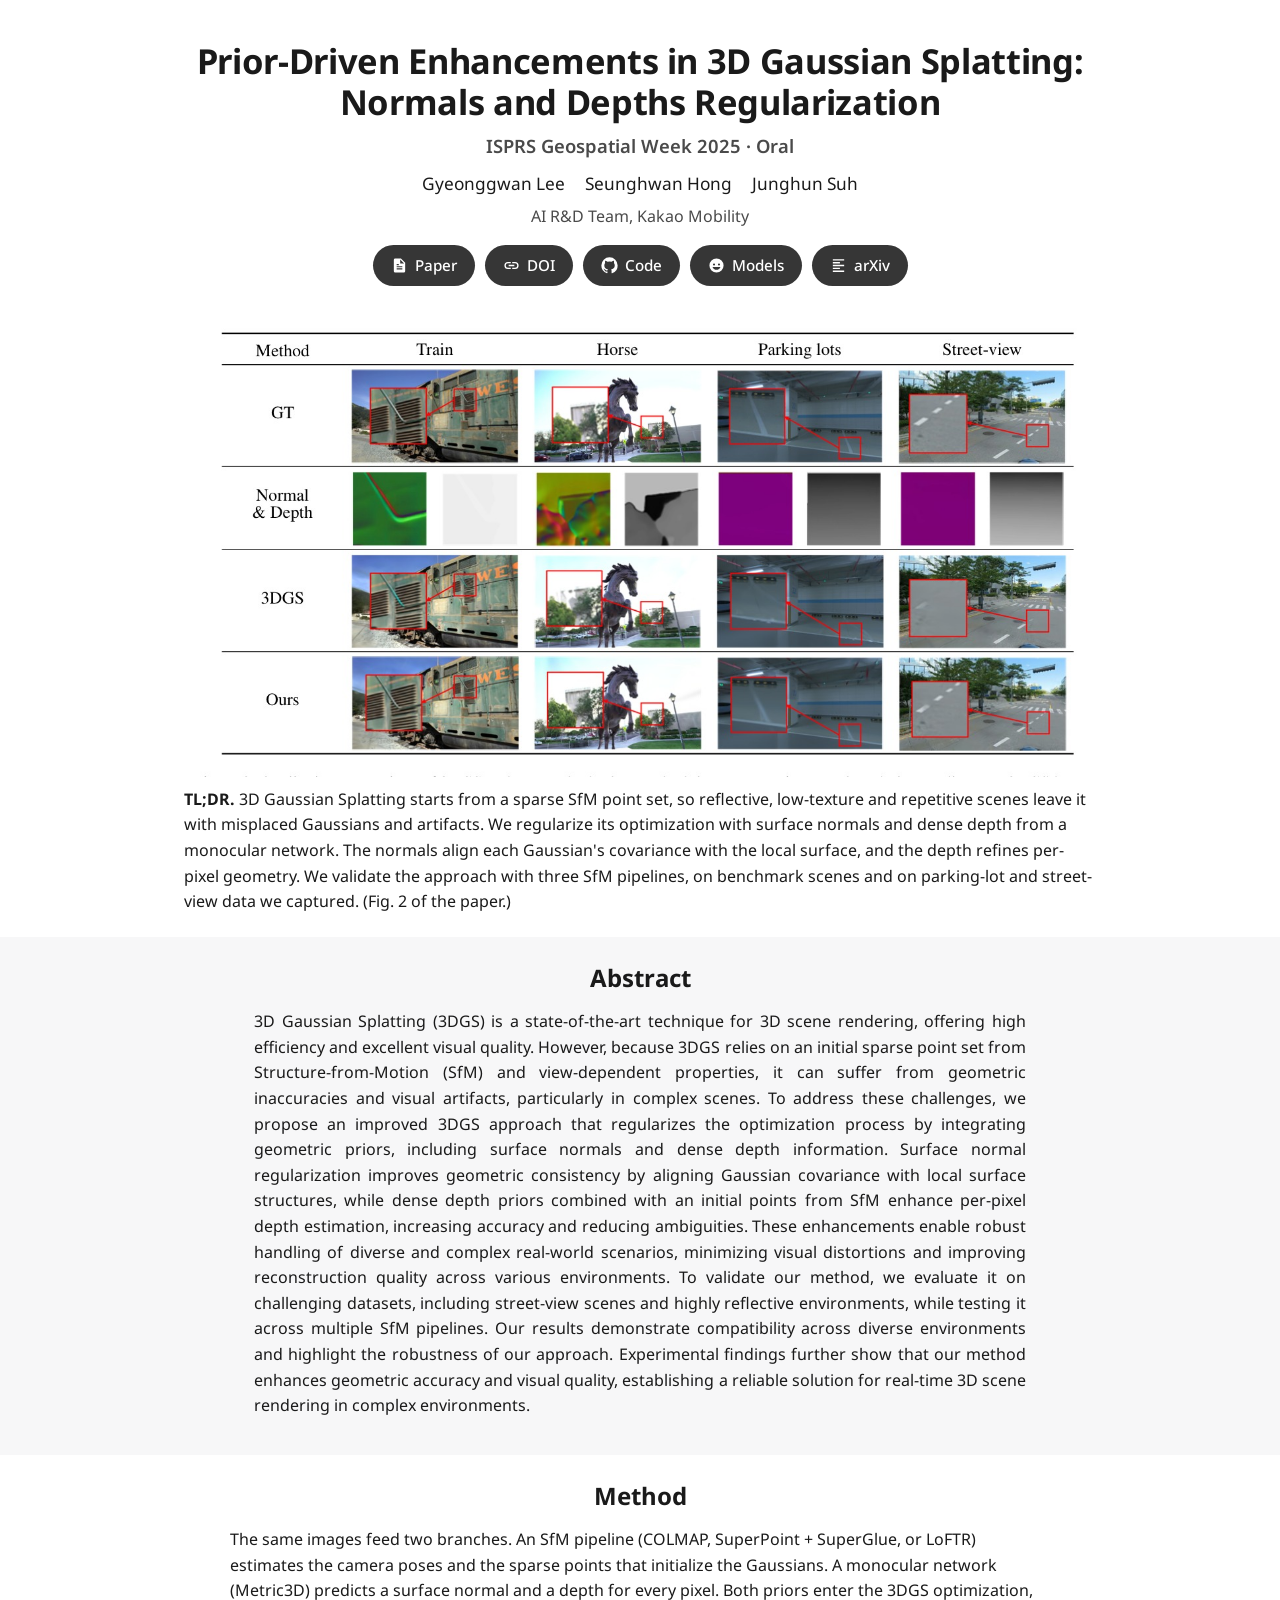
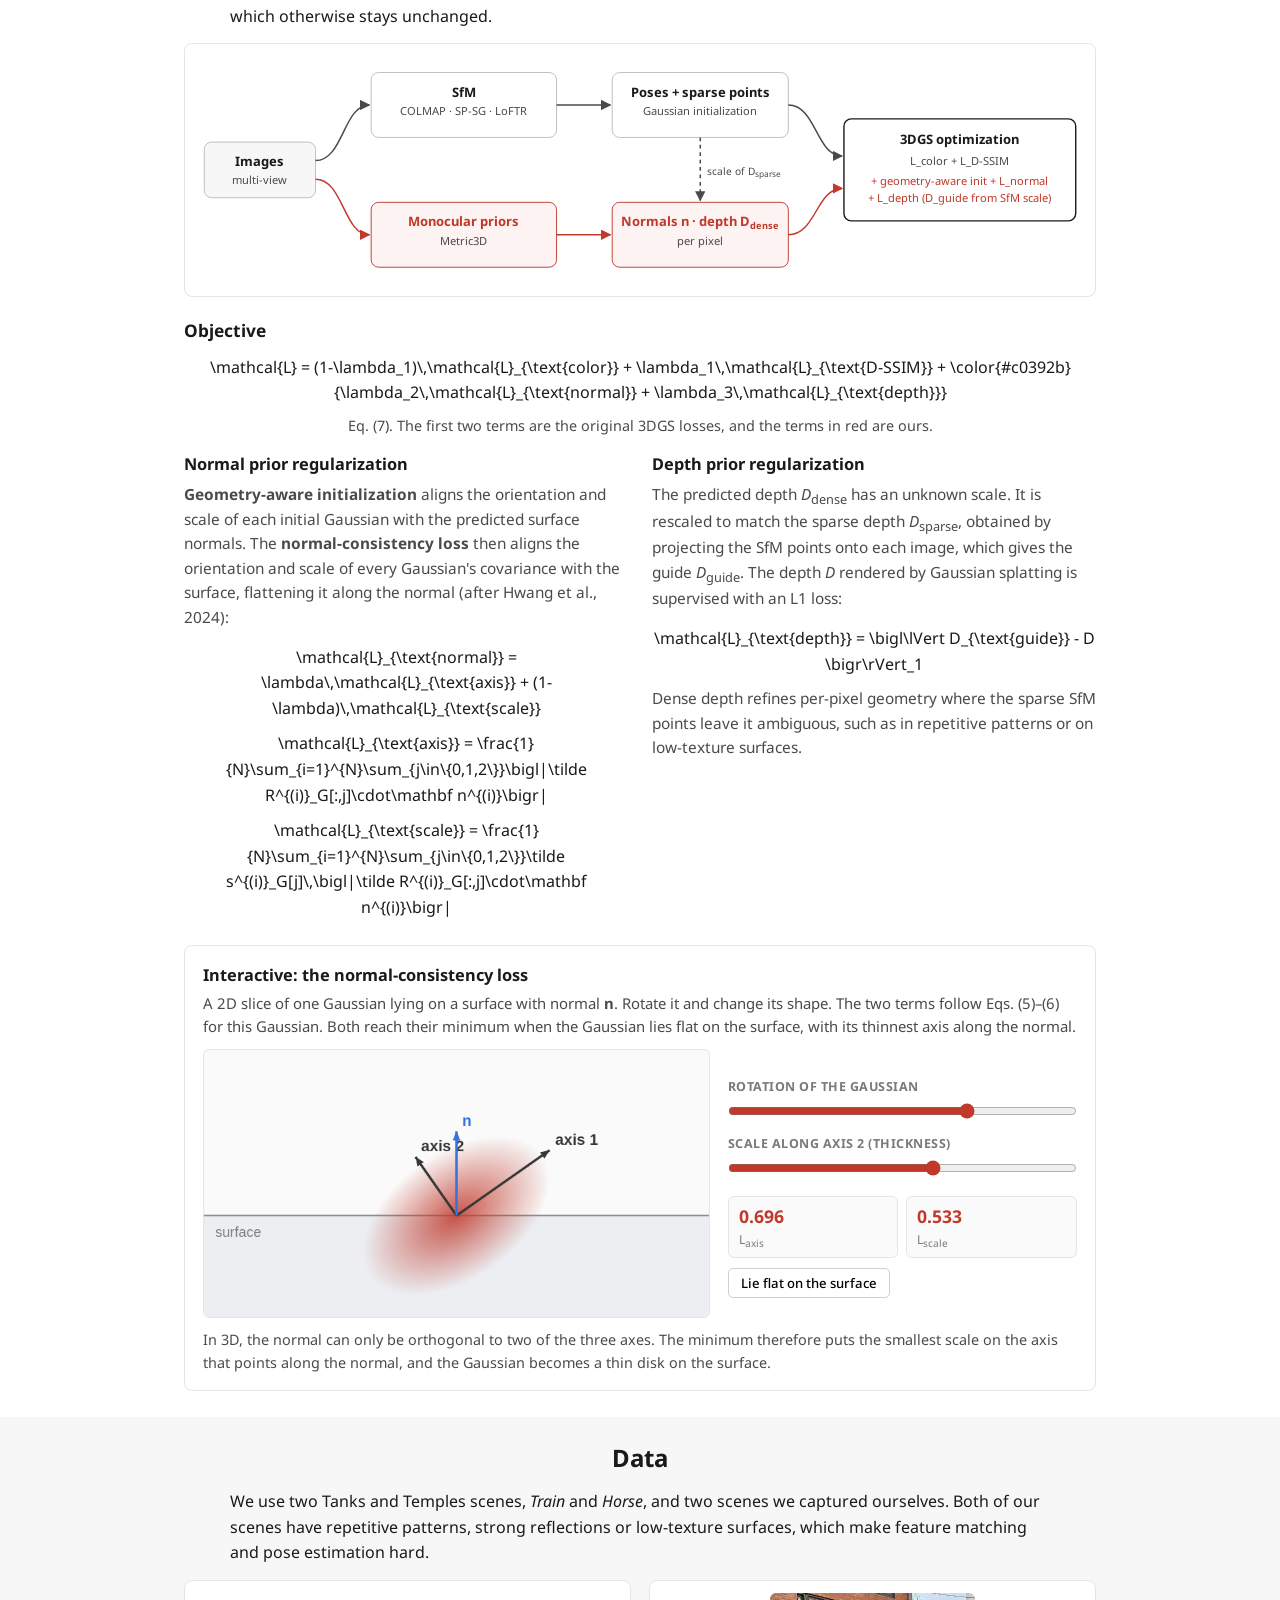
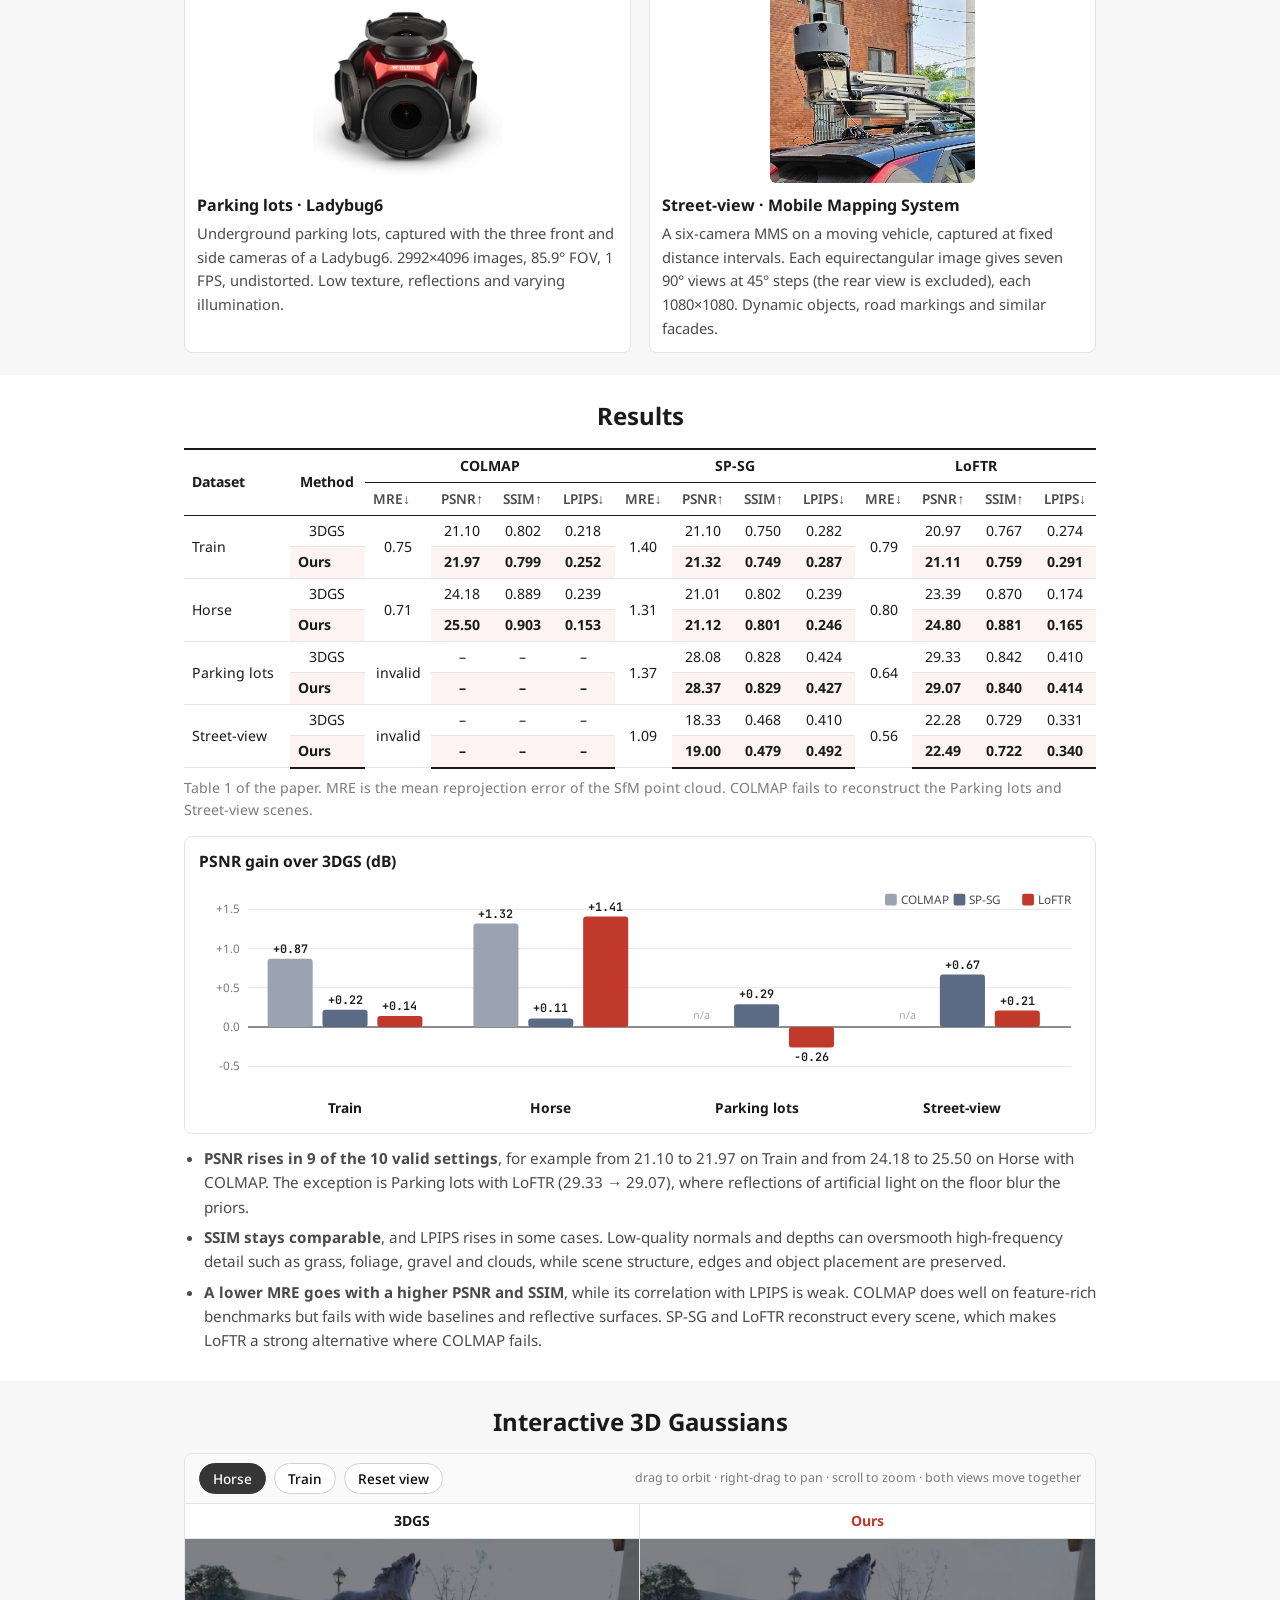
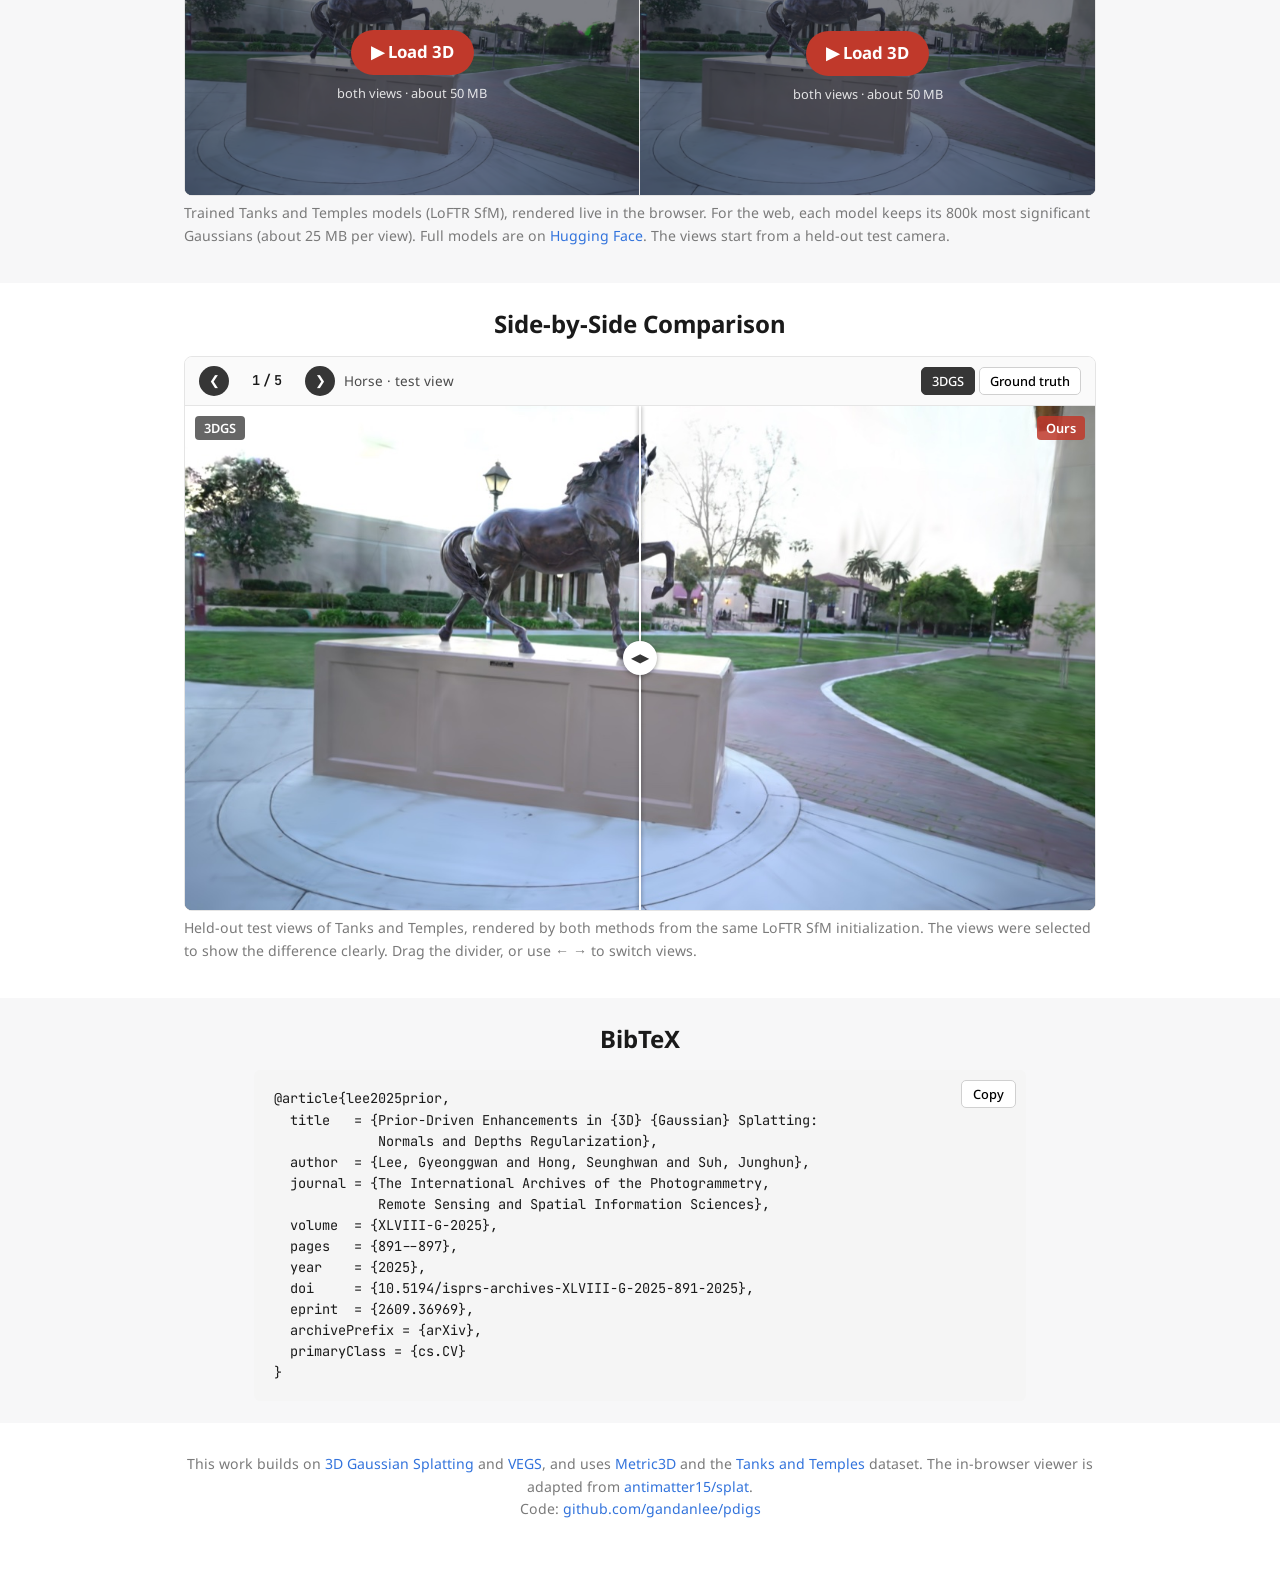
==== commit d113cdca: "Add published arXiv links and citation metadata" ====
--- a/docs/index.html
+++ b/docs/index.html
@@ -42,8 +42,8 @@
         <svg viewBox="0 0 24 24"><path d="M12 .5A11.5 11.5 0 0 0 .5 12a11.5 11.5 0 0 0 7.86 10.92c.58.1.79-.25.79-.56v-2c-3.2.7-3.87-1.37-3.87-1.37-.53-1.33-1.28-1.69-1.28-1.69-1.05-.72.08-.7.08-.7 1.16.08 1.77 1.19 1.77 1.19 1.03 1.77 2.7 1.26 3.36.96.1-.75.4-1.26.73-1.55-2.55-.29-5.24-1.28-5.24-5.68 0-1.26.45-2.28 1.19-3.09-.12-.29-.52-1.46.11-3.04 0 0 .97-.31 3.17 1.18a11 11 0 0 1 5.77 0c2.2-1.49 3.17-1.18 3.17-1.18.63 1.58.23 2.75.11 3.04.74.81 1.19 1.83 1.19 3.09 0 4.41-2.69 5.38-5.26 5.67.41.36.78 1.06.78 2.14v3.17c0 .31.21.67.8.56A11.5 11.5 0 0 0 23.5 12 11.5 11.5 0 0 0 12 .5z"/></svg>Code</a>
       <a class="button" href="https://huggingface.co/gandan-lee/pdigs">
         <svg viewBox="0 0 24 24"><path d="M12 2a10 10 0 1 0 0 20 10 10 0 0 0 0-20zm-3.5 7a1.5 1.5 0 1 1 0 3 1.5 1.5 0 0 1 0-3zm7 0a1.5 1.5 0 1 1 0 3 1.5 1.5 0 0 1 0-3zM12 18c-2.6 0-4.8-1.6-5.6-4h11.2c-.8 2.4-3 4-5.6 4z"/></svg>Models</a>
-      <span class="button disabled">
-        <svg viewBox="0 0 24 24"><path d="M4 3h16v2H4zm0 4h10v2H4zm0 4h16v2H4zm0 4h10v2H4zm0 4h16v2H4z"/></svg>arXiv (soon)</span>
+      <a class="button" href="https://arxiv.org/abs/2609.36969">
+        <svg viewBox="0 0 24 24"><path d="M4 3h16v2H4zm0 4h10v2H4zm0 4h16v2H4zm0 4h10v2H4zm0 4h16v2H4z"/></svg>arXiv</a>
     </div>
   </div>
 </header>
@@ -330,7 +330,10 @@
   volume  = {XLVIII-G-2025},
   pages   = {891--897},
   year    = {2025},
-  doi     = {10.5194/isprs-archives-XLVIII-G-2025-891-2025}
+  doi     = {10.5194/isprs-archives-XLVIII-G-2025-891-2025},
+  eprint  = {2609.36969},
+  archivePrefix = {arXiv},
+  primaryClass = {cs.CV}
 }</pre>
     </div>
   </div>
